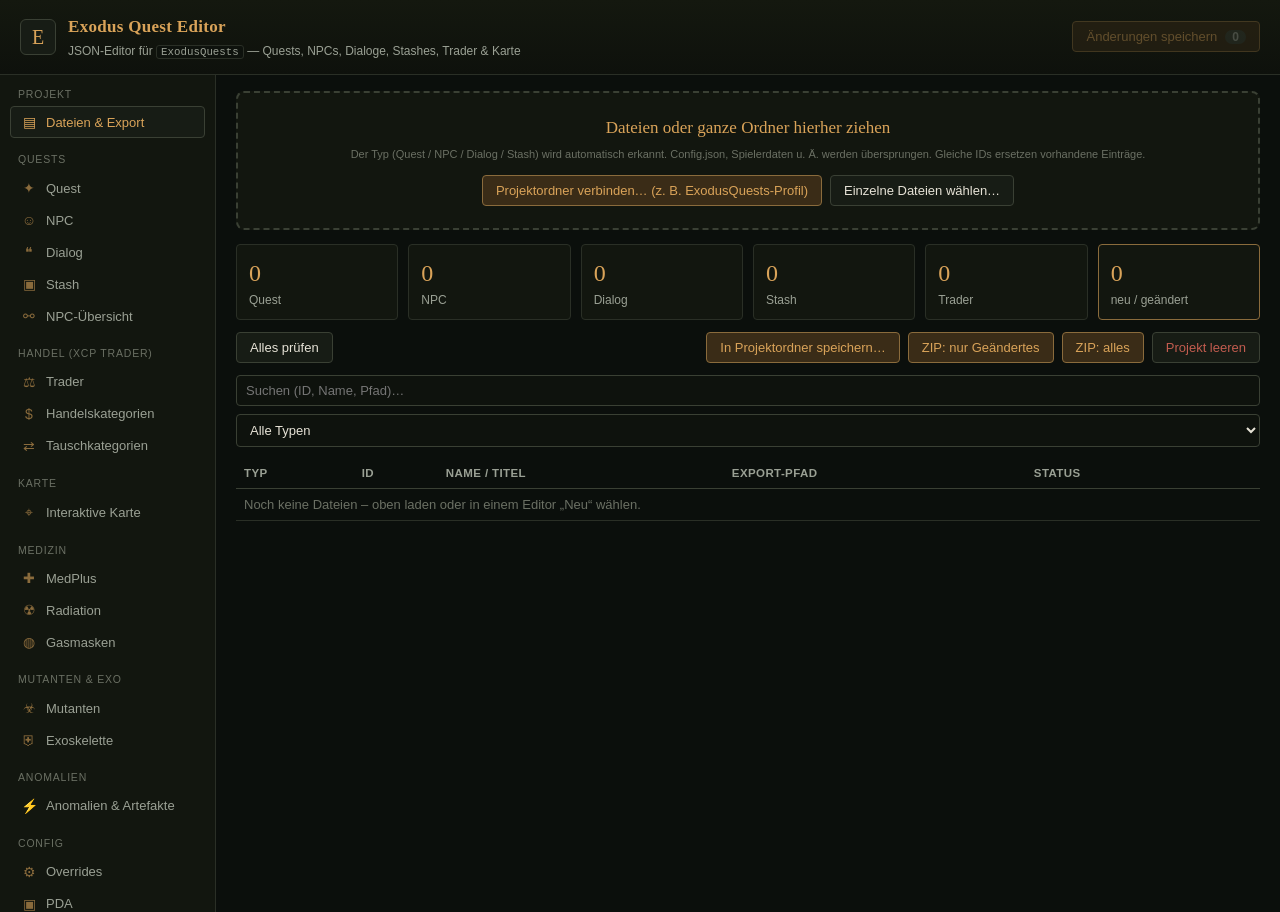
==== index.html @ 77c694d0 "PDA-Tab in die Gruppe Config verschoben Co-Authored-By: Claude Sonnet 5.5 <noreply@anthropic.com>" ====
<!DOCTYPE html>
<html lang="de">
<head>
<meta charset="UTF-8">
<meta name="viewport" content="width=device-width, initial-scale=1">
<title>Exodus Quest Editor</title>
<meta name="description" content="Browser-Tool zum Erstellen von Quest-, NPC-, Dialog- und Stash-JSONs für den DayZ-Mod ExodusQuests.">
<link rel="icon" href="data:image/svg+xml,<svg xmlns=%22http://www.w3.org/2000/svg%22 viewBox=%220 0 32 32%22><rect width=%2232%22 height=%2232%22 rx=%226%22 fill=%22%230b0f0c%22/><text x=%2216%22 y=%2222%22 font-size=%2218%22 text-anchor=%22middle%22 fill=%22%23d9a359%22 font-family=%22Georgia,serif%22>E</text></svg>">
<link rel="stylesheet" href="css/style.css">
</head>
<body>
<header class="topbar">
  <div class="brand">
    <span class="brand-mark">E</span>
    <div>
      <h1>Exodus Quest Editor</h1>
      <p>JSON-Editor für <code>ExodusQuests</code> &mdash; Quests, NPCs, Dialoge, Stashes, Trader &amp; Karte</p>
    </div>
  </div>
  <button class="btn primary dl-changed" id="dl-changed" type="button" title="Alle neuen/geänderten Dateien als ZIP herunterladen">Geänderte Dateien laden <span class="dl-count" id="dl-count">0</span></button>
</header>

<div class="app">
<aside class="sidenav" id="tabs" aria-label="Navigation">
  <button class="nav-toggle" id="nav-toggle" type="button" aria-label="Menü">☰ Menü</button>
  <div class="nav-groups" id="nav-groups">
    <div class="nav-group">
      <div class="nav-title">Projekt</div>
      <button class="tab active" data-tab="project"><span class="ico">▤</span>Dateien &amp; Export</button>
    </div>
    <div class="nav-group">
      <div class="nav-title">Quests</div>
      <button class="tab" data-tab="quest"><span class="ico">✦</span>Quest</button>
      <button class="tab" data-tab="npc"><span class="ico">☺</span>NPC</button>
      <button class="tab" data-tab="dialog"><span class="ico">❝</span>Dialog</button>
      <button class="tab" data-tab="stash"><span class="ico">▣</span>Stash</button>
      <button class="tab" data-tab="overview"><span class="ico">⚯</span>NPC-Übersicht</button>
    </div>
    <div class="nav-group">
      <div class="nav-title">Handel (XCP Trader)</div>
      <button class="tab" data-tab="trader"><span class="ico">⚖</span>Trader</button>
      <button class="tab" data-tab="tcat"><span class="ico">$</span>Handelskategorien</button>
      <button class="tab" data-tab="bcat"><span class="ico">⇄</span>Tauschkategorien</button>
    </div>
    <div class="nav-group">
      <div class="nav-title">Karte</div>
      <button class="tab" data-tab="map"><span class="ico">⌖</span>Interaktive Karte</button>
    </div>
    <div class="nav-group">
      <div class="nav-title">Medizin</div>
      <button class="tab" data-tab="medplus"><span class="ico">✚</span>MedPlus</button>
      <button class="tab" data-tab="radiation"><span class="ico">☢</span>Radiation</button>
      <button class="tab" data-tab="gasmask"><span class="ico">◍</span>Gasmasken</button>
    </div>
    <div class="nav-group">
      <div class="nav-title">Mutanten & Exo</div>
      <button class="tab" data-tab="mutants"><span class="ico">☣</span>Mutanten</button>
      <button class="tab" data-tab="exo"><span class="ico">⛨</span>Exoskelette</button>
    </div>
    <div class="nav-group">
      <div class="nav-title">Anomalien</div>
      <button class="tab" data-tab="anomaly"><span class="ico">⚡</span>Anomalien & Artefakte</button>
    </div>
    <div class="nav-group">
      <div class="nav-title">Config</div>
      <button class="tab" data-tab="overrides"><span class="ico">⚙</span>Overrides</button>
      <button class="tab" data-tab="pda"><span class="ico">▣</span>PDA</button>
    </div>
    <div class="nav-group">
      <div class="nav-title">Mehr</div>
      <button class="tab" data-tab="help"><span class="ico">?</span>Hilfe</button>
    </div>
  </div>
</aside>

<main id="panels">
  <section class="panel active" id="panel-project"></section>
  <section class="panel" id="panel-quest"></section>
  <section class="panel" id="panel-npc"></section>
  <section class="panel" id="panel-dialog"></section>
  <section class="panel" id="panel-stash"></section>
  <section class="panel" id="panel-overview"></section>
  <section class="panel" id="panel-trader"></section>
  <section class="panel" id="panel-tcat"></section>
  <section class="panel" id="panel-bcat"></section>
  <section class="panel" id="panel-map"></section>
  <section class="panel" id="panel-overrides"></section>
  <section class="panel" id="panel-medplus"></section>
  <section class="panel" id="panel-radiation"></section>
  <section class="panel" id="panel-gasmask"></section>
  <section class="panel" id="panel-anomaly"></section>
  <section class="panel" id="panel-mutants"></section>
  <section class="panel" id="panel-exo"></section>
  <section class="panel" id="panel-pda"></section>

  <section class="panel" id="panel-help">
    <div class="help-page">
      <h2>So arbeitest du am besten</h2>
      <ol>
        <li><strong>Projekt laden:</strong> Im Tab <em>Projekt</em> den Ordner deines <code>ExodusQuests</code>-Profils auswählen (oder per Drag&amp;Drop
            Ordner/Dateien hineinziehen). Das Tool erkennt selbst, was Quest, NPC, Dialog und Stash ist.</li>
        <li><strong>Bearbeiten:</strong> In den Editor-Tabs wählst du oben die Datei aus. Alle IDs (NPCs, Quests, Stashes, Dialoge &hellip;) bekommst
            du als Vorschlagsliste &mdash; nichts muss mehr abgetippt werden. Änderungen werden sofort gespeichert (im Browser).</li>
        <li><strong>Zuweisen:</strong> Quests und Dialoge weist du direkt in ihrem Formular dem NPC zu (Abschnitt „Zuweisung an NPCs“). Im Dialog-Tab
            wählst du zuerst den NPC &mdash; „Neu“ legt dann einen Dialog für genau diesen NPC an.</li>
        <li><strong>Prüfen:</strong> „Alles prüfen“ im Projekt-Tab testet jede Datei und alle Verweise untereinander (unbekannte NPCs, Stashes, Dialoge &hellip;).</li>
        <li><strong>Exportieren:</strong> „ZIP: nur Geändertes“ liefert genau die Dateien, die du verändert oder neu angelegt hast, in der
            Ordnerstruktur <code>Quest/ NPC/ Dialog/ Stash/</code> &mdash; einfach ins Server-Profil kopieren.<br>Mit <em>In Projektordner speichern&hellip;</em> (Chrome/Edge) werden Änderungen direkt in deinen Projektordner geschrieben und im Tool gelöschte Dateien dort
            auch gelöscht. Das ZIP enthält dafür <code>_loeschen.bat</code>.</li>
      </ol>
      <h2>Ingame-Vorschau (Dialog)</h2>
      <p>Im Dialog-Tab zeigt „Ingame-Vorschau“ das Gesprächsfenster wie im Spiel. Du kannst den Spieler-Rang bei dem NPC (und bei anderen NPCs), offene
         Rückgaben und den Spielernamen einstellen und das Gespräch durchklicken &mdash; Ruf-Bedingungen, <code>Requires</code>, <code>@quests</code>,
         <code>@trade</code> und die Themenliste verhalten sich wie auf dem Server.</p>
      <h2>Trader (XCP_Trader_V2) &amp; Karte</h2>
      <p>Im Bereich <em>Handel</em> bearbeitest du Trader (Einträge der <code>Traders_list.json</code>), Handelskategorien
         (<code>trader_category_list/*.json</code>) und Tauschkategorien (<code>barter_category_list/*.json</code>). Beim Laden eines
         Projektordners wird die <code>Traders_list.json</code> automatisch in einzelne Trader aufgeteilt und beim Export wieder zusammengefügt.
         Die Kategorie-ID ist der Dateiname &mdash; so tragen die Trader sie ein; beim Umbenennen ziehen die Trader mit. Mit „2 m neben diesen NPC setzen“
         stellst du einen Trader neben den Dialog-NPC (wichtig für <code>@trade</code>: der Trader-Mod erlaubt höchstens 8 m).</p>
      <p>Die <em>Interaktive Karte</em> lädt immer die DayZone-Karte und zeigt NPCs, Trader, Quest-Ziele, Spawn-Gruppen und Stashes deines Projekts als
         Marker (Doppelklick öffnet den Eintrag im Editor). Liegen Zones-, Tiers-, Radiation- oder Anomalies-JSONs im Projektordner, werden sie
         automatisch in der Karte angezeigt.</p>
      <h2>Overrides (config.cpp)</h2>
      <p>Im Bereich <em>Config → Overrides</em> lädst du <code>config.cpp</code>, <code>config.bin</code> oder ganze <code>.pbo</code>-Dateien (aus dem Projektordner oder z.&nbsp;B. <code>DayZServer/addons</code> für die Vanilla-Basisklassen; aus PBOs wird nur die Config gelesen). Das Tool sortiert alle Klassen vor
         (Kleidung nach Slot, Essen &amp; Trinken, Waffen, Magazine, Munition …). Du klickst eine Klasse an und änderst Größe, Cargo, Schutz, Haltbarkeit, Nährwerte u.&nbsp;v.&nbsp;m. &mdash; per Zahlenfeld, Dropdown oder Häkchen.
         Mit den Häkchen in der Liste kannst du mehrere Klassen markieren und Werte für alle auf einmal setzen oder umrechnen (z.&nbsp;B. Schutz ×&nbsp;0,8).</p>
      <p>Gespeichert wird nur, was du geändert hast, in <code>Exodus_Overrides/Exodus_Overrides/config.cpp</code> (mit <code>$PBOPREFIX$.txt</code>) &mdash; der Ordner wird im Projektordner angelegt, falls er fehlt, sonst wird die vorhandene Datei weiterbearbeitet.
         Texturen (paa/rvmat) werden bewusst ignoriert. Danach den Ordner <code>Exodus_Overrides/Exodus_Overrides</code> als PBO packen.</p>
      <h2>MedPlus</h2>
      <p>Im Bereich <em>Medizin &rarr; MedPlus</em> bearbeitest du die JSON-Dateien des Medizin-Mods MedPlus. Lade den MedPlus-Ordner (Knopf oben im Tab). Links wählst du ein Thema (z.&nbsp;B. Gehirnerschütterung, Schusswunden, Betrunkenheit),
         rechts stehen die Werte mit <span class="tip">?</span>-Erklärung und eine <strong>Live-Berechnung</strong>, die sich bei jeder Änderung aktualisiert (etwa: wie schnell man verblutet, wie viel eine Suppe über ihre Dauer heilt).
         Die Tabellen (Zombies, Tiere, Klingen, Munition, Getränke) lassen sich durchsuchen, ergänzen und duplizieren. „Änderungen speichern“ schreibt die Dateien zurück.</p>
      <h2>PDA</h2>
      <p>Der Tab <em>PDA</em> bearbeitet <code>Fraktionsleader.json</code> (Fraktionen mit Leader, Spawn, Mitgliederlimit, Start-Ausrüstung, Avatar-Gruppen) und <code>LonerSpawn.json</code> (Spawn-Position, Standard-Kit und Premium-Kits mit verschachtelter Ausrüstung).
         Mit geladenen Vanilla-/Mod-Configs gibt es Klassennamen-Vorschläge, Slot-Anzeige und Warnungen bei unbekannten Klassen oder doppelten Slots.</p>
      <h2>Mutanten &amp; Exoskelette</h2>
      <p>Lade die <code>XCP_SFP_Addon.pbo</code> (oder den Quellordner). Der Tab <em>Mutanten</em> zeigt je Mutant die drei Stufen T1/T2/T3 mit Lebenspunkten, Treffer-Rechnung, Beute und einem Faktor-Werkzeug (T2/T3 als Vielfaches von T1).
         Der Tab <em>Exoskelette</em> bearbeitet die fünf Basisteile (Gewicht, Größe, Haltbarkeit, Rüstung) und die Sprung-Faktoren aus dem Skript. Gespeichert werden nur geänderte Configs/Skripte als Quellordner (<code>config.cpp</code>) &mdash; die PBO packst du danach selbst. Mit den geladenen SFP-PBOs zeigt der Mutanten-Tab zusätzlich Rüstung je Trefferzone und den Schaden der Angriffe; geänderte Werte landen in der Override-Config (Schaden über eigene Ammo-Klone je Variante und Stufe).</p>
      <h2>Anomalien, Detektoren &amp; Artefakte</h2>
      <p>Der Bereich <em>Anomalien &rarr; Anomalien &amp; Artefakte</em> bearbeitet die Ordner <em>Anomaly &amp; Detectoren</em> und <em>Artefakt EFX</em>: Schaden und Sonder-Effekte jeder Anomalie (Balance), Auslöser-Listen, Spawn-Einstellungen,
         Reichweite und Winkel der Detektoren, Neuladen, Teleport-Ziele sowie die Wirkung jedes Artefakts (Basis + MedPlus) mit dem zentralen Takt. Es gibt „?“-Erklärungen und Live-Rechnungen (Treffer bis zum Tod,
         Erfassungsfläche, Effekt pro Minute, Zeit bis leer). Mangels Doku sind die Erklärungen aus den Wertenamen abgeleitet. „Änderungen speichern“ schreibt die Dateien zurück.</p>
      <h2>Radiation</h2>
      <p>Im Bereich <em>Medizin &rarr; Radiation</em> bearbeitest du die JSON-Dateien des Radiation-Mods: Strahlenkrankheit, Schutz und Heilung, Bombardement (inklusive der drei Panel-Bomben) sowie die Tabellen mit
         Strahlungszonen, Wrack-Zonen, Schutz-Ausrüstung und Filtern. Wie bei MedPlus gibt es „?“-Erklärungen (mit Zitat aus der Mod-Doku) und Live-Berechnungen &mdash; z.&nbsp;B. nach wie vielen Sekunden man in einer Zone Stufe 1 bzw. den kritischen Wert erreicht.
         Die „Zonen-Übersicht“ listet alle Zonen nach Gefahr. „Änderungen speichern“ schreibt die Dateien zurück.</p>
      <h2>Gasmasken (Exodus_GM)</h2>
      <p>Im Bereich <em>Medizin &rarr; Gasmasken</em> lädst du die <code>Exodus_GM.pbo</code> (oder einen Ordner, der sie enthält) und passt Masken und Filter an oder legst neue an. Unter „Slot-Locks“ bestimmst du, welche Slots eine Maske sperrt
         (gegen Clipping/Spielvorteile) und welche Filter-Slots der Radiation-Mod erkennt. Gespeichert wird der Mod-Ordner <code>Exodus_GM</code> mit <code>config.cpp</code> und den Skripten &mdash; den innersten Ordner danach als PBO packen.</p>
      <h2>Hinweise</h2>
      <ul>
        <li>Komma-getrennte Klassenlisten (z.&nbsp;B. <code>TargetClass</code>, <code>ItemClass</code>) zählen laut Mod gemeinsam zur selben Anzahl &mdash;
            das ist <em>keine</em> ODER-Quest, sondern eine Sammelmenge.</li>
        <li><code>TargetValue</code> bedeutet je Objective etwas anderes (Survive = Sekunden, Explore = automatisch). Fahr mit der Maus über das
            <span class="tip">?</span> am Feld.</li>
        <li>Rangnamen: Brother in Arms, Ally, Friend, Associate, Acquaintance, Neutral, Suspicious, Disliked, Enemy, Wanted, Execution Target.
            <code>Min</code>/<code>Max</code> = 0 gelten dem Spiel als „nicht gesetzt“ &mdash; für „bis 0“ bitte <code>MaxRank</code> „Neutral“ nutzen.</li>
        <li>Wird eine ID umbenannt, ziehen Verweise in anderen Dateien automatisch mit (NPC-Listen, PreQuests, Dialog-Sprünge, Ruf-Bereiche &hellip;).</li>
        <li>Nichts wird hochgeladen &mdash; alles läuft lokal im Browser. Der Browser-Speicher ist nur ein Zwischenspeicher: sichere regelmäßig per ZIP.</li>
        <li>Im Zweifel zählen die Schemas <code>docs/schemas/*.json</code> im Mod-Repo.</li>
      </ul>
      <h2>Quelle</h2>
      <p>Repository: <a href="https://github.com/DerCrysT/Exodus-Quest-Editor" target="_blank" rel="noopener">github.com/DerCrysT/Exodus-Quest-Editor</a></p>
    </div>
  </section>
</main>
</div>

<div class="drop-overlay" data-el="drop-overlay" hidden><div>Dateien oder Ordner hier loslassen</div></div>

<div class="modal-backdrop" data-el="modal-backdrop" hidden>
  <div class="modal" data-el="modal">
    <div class="modal-head">
      <span data-el="modal-title"></span>
      <button class="btn icon" data-act="modal-close">✕</button>
    </div>
    <div class="modal-body" data-el="modal-body"></div>
  </div>
</div>

<div class="toast-host" data-el="toast-host"></div>

<script src="js/common.js"></script>
<script src="js/data.js"></script>
<script src="js/cfgparse.js"></script>
<script src="js/cfgbin.js"></script>
<script src="js/project.js"></script>
<script src="js/shell.js"></script>
<script src="js/quest.js"></script>
<script src="js/npc.js"></script>
<script src="js/dialog.js"></script>
<script src="js/stash.js"></script>
<script src="js/trader.js"></script>
<script src="js/maptab.js"></script>
<script src="js/overrides.js"></script>
<script src="js/medplus-data.js"></script>
<script src="js/medplus-doc.js"></script>
<script src="js/medplus-text.js"></script>
<script src="js/medplus.js"></script>
<script src="js/radiation-data.js"></script>
<script src="js/radiation-doc.js"></script>
<script src="js/radiation-text.js"></script>
<script src="js/radiation.js"></script>
<script src="js/anomaly-text.js"></script>
<script src="js/anomaly.js"></script>
<script src="js/cfgedit.js"></script>
<script src="js/mutants.js"></script>
<script src="js/exo.js"></script>
<script src="js/pda.js"></script>
<script src="js/gasmask.js"></script>
<script src="js/overview.js"></script>
<script src="js/main.js"></script>
</body>
</html>
---- css/style.css ----
﻿:root {
  --bg: #0b0f0c;
  --bg-panel: #12160f;
  --bg-card: #171c15;
  --bg-input: #0e120d;
  --border: #2a2f26;
  --border-light: #3a4034;
  --text: #e6e2d6;
  --text-dim: #9aa094;
  --text-faint: #6b7064;
  --accent: #d9a359;
  --accent-dim: #8a6b3c;
  --danger: #c25c4f;
  --danger-bg: #2a1512;
  --warn: #d9b45a;
  --warn-bg: #2a2412;
  --ok: #7aa364;
  --radius: 4px;
  --mono: "Consolas", "SFMono-Regular", Menlo, Monaco, monospace;
  --serif: Georgia, "Times New Roman", serif;
}

* { box-sizing: border-box; }
html, body { height: 100%; }
body {
  margin: 0;
  background: var(--bg);
  color: var(--text);
  font: 14px/1.5 -apple-system, "Segoe UI", Roboto, Helvetica, Arial, sans-serif;
}

a { color: var(--accent); }

code {
  font-family: var(--mono);
  background: var(--bg-input);
  border: 1px solid var(--border);
  border-radius: 3px;
  padding: 0 4px;
  font-size: 0.9em;
}

/* ---------------------------------------------------------------- Topbar */
.topbar {
  display: flex;
  align-items: center;
  justify-content: space-between;
  flex-wrap: wrap;
  gap: 12px;
  padding: 14px 20px;
  background: linear-gradient(180deg, #14180f, #0e110c);
  border-bottom: 1px solid var(--border);
  position: sticky;
  top: 0;
  z-index: 20;
}
.brand { display: flex; align-items: center; gap: 12px; }
.brand-mark {
  width: 36px; height: 36px;
  border-radius: 6px;
  background: var(--bg-card);
  border: 1px solid var(--border-light);
  color: var(--accent);
  font-family: var(--serif);
  font-size: 20px;
  display: flex; align-items: center; justify-content: center;
}
.brand h1 { font-size: 17px; margin: 0; letter-spacing: 0.3px; font-family: var(--serif); color: var(--accent); }
.brand p { margin: 2px 0 0; font-size: 12px; color: var(--text-dim); }

/* ---------------------------------------------------------------- Panels */
main { padding: 16px 20px 60px; min-width: 0; flex: 1; max-width: 1600px; }
.panel { display: none; }
.panel.active { display: block; }

.toolbar {
  display: flex;
  align-items: center;
  gap: 8px;
  margin-bottom: 12px;
  flex-wrap: wrap;
}
.toolbar .spacer { flex: 1; }
.status { font-size: 12px; color: var(--text-faint); }

.btn {
  background: var(--bg-card);
  border: 1px solid var(--border-light);
  color: var(--text);
  padding: 7px 13px;
  border-radius: var(--radius);
  cursor: pointer;
  font-size: 13px;
}
.btn:hover { border-color: var(--accent-dim); color: var(--accent); }
.btn.primary { background: #3a2c17; border-color: var(--accent-dim); color: var(--accent); }
.btn.primary:hover { background: #4a3a20; }
.btn.danger { color: var(--danger); }
.btn.danger:hover { border-color: var(--danger); }
.btn.icon { padding: 4px 9px; }
.btn.small { padding: 3px 8px; font-size: 12px; }
.btn:disabled { opacity: 0.4; cursor: not-allowed; }

.layout { display: grid; grid-template-columns: minmax(0, 1.5fr) minmax(0, 1fr); gap: 16px; align-items: start; }
@media (max-width: 1000px) { .layout { grid-template-columns: 1fr; } }

.col-preview { position: sticky; top: 76px; }
.preview-head {
  display: flex; justify-content: space-between; align-items: center;
  font-size: 12px; color: var(--text-dim); margin-bottom: 6px; text-transform: uppercase; letter-spacing: 0.5px;
}
.preview {
  background: var(--bg-input);
  border: 1px solid var(--border);
  border-radius: var(--radius);
  padding: 12px;
  font-family: var(--mono);
  font-size: 12px;
  line-height: 1.45;
  max-height: 60vh;
  overflow: auto;
  white-space: pre;
  color: #c9d4bc;
}
.preview .k { color: #d9a359; }
.preview .s { color: #9fb98a; }
.preview .n { color: #7fb0c9; }
.preview .b { color: #c98a9f; }

.issues { margin-top: 10px; display: flex; flex-direction: column; gap: 6px; }
.issue { padding: 8px 10px; border-radius: var(--radius); font-size: 12.5px; border: 1px solid; }
.issue.error { background: var(--danger-bg); border-color: #52241f; color: #e59489; }
.issue.warn { background: var(--warn-bg); border-color: #52461f; color: #e3c878; }
.issue.ok { background: #16261a; border-color: #2c4a30; color: var(--ok); }

/* ---------------------------------------------------------------- Form */
.section {
  background: var(--bg-panel);
  border: 1px solid var(--border);
  border-radius: var(--radius);
  margin-bottom: 14px;
  overflow: hidden;
}
.section-head {
  display: flex; align-items: center; justify-content: space-between;
  padding: 10px 14px;
  background: var(--bg-card);
  border-bottom: 1px solid var(--border);
  cursor: pointer;
  user-select: none;
}
.section-head h3 { margin: 0; font-size: 13px; color: var(--accent); font-weight: 600; letter-spacing: 0.3px; }
.section-head .hint { font-size: 11.5px; color: var(--text-faint); margin-top: 2px; }
.section-body { padding: 14px; display: grid; gap: 12px; }
.section.collapsed .section-body { display: none; }
.section-toggle { color: var(--text-faint); font-size: 12px; transition: transform 0.15s; }
.section.collapsed .section-toggle { transform: rotate(-90deg); }

.grid2 { display: grid; grid-template-columns: 1fr 1fr; gap: 10px 14px; }
.grid3 { display: grid; grid-template-columns: 1fr 1fr 1fr; gap: 10px 14px; }
.grid4 { display: grid; grid-template-columns: repeat(4, 1fr); gap: 10px 14px; }
@media (max-width: 700px) { .grid2, .grid3, .grid4 { grid-template-columns: 1fr; } }

.field { display: flex; flex-direction: column; gap: 4px; min-width: 0; }
.field.span2 { grid-column: span 2; }
.field.span3 { grid-column: span 3; }
.field.span4 { grid-column: span 4; }
@media (max-width: 700px) { .field.span2, .field.span3, .field.span4 { grid-column: span 1; } }

.field label { font-size: 12px; color: var(--text-dim); display: flex; align-items: center; gap: 5px; }
.field label .req { color: var(--danger); margin-left: 3px; }
.field .help { font-size: 11px; color: var(--text-faint); margin-top: -2px; }

input[type=text], input[type=number], textarea, select {
  background: var(--bg-input);
  border: 1px solid var(--border-light);
  color: var(--text);
  border-radius: var(--radius);
  padding: 7px 9px;
  font-size: 13px;
  font-family: inherit;
  width: 100%;
}
textarea { resize: vertical; min-height: 56px; font-family: var(--mono); }
input:focus, textarea:focus, select:focus { outline: none; border-color: var(--accent-dim); }
input.invalid, select.invalid { border-color: var(--danger); }

.checkrow { display: flex; align-items: center; gap: 8px; font-size: 13px; color: var(--text); }
.checkrow input { width: 16px; height: 16px; accent-color: var(--accent-dim); }

/* ---------------------------------------------------------------- Lists (objectives, rewards, nodes, â€¦) */
.list { display: flex; flex-direction: column; gap: 10px; }
.list-empty { font-size: 12.5px; color: var(--text-faint); padding: 10px; border: 1px dashed var(--border-light); border-radius: var(--radius); text-align: center; }
.card {
  background: var(--bg-card);
  border: 1px solid var(--border-light);
  border-radius: var(--radius);
  overflow: hidden;
}
.card-head {
  display: flex; align-items: center; gap: 8px;
  padding: 8px 10px;
  background: #1b2017;
  border-bottom: 1px solid var(--border);
}
.card-head .title { flex: 1; font-size: 12.5px; color: var(--text); font-family: var(--mono); overflow: hidden; text-overflow: ellipsis; white-space: nowrap; }
.card-head .badge { font-size: 10.5px; padding: 2px 6px; border-radius: 10px; background: #2a2f26; color: var(--text-dim); border: 1px solid var(--border-light); }
.card-body { padding: 12px; display: grid; gap: 10px; }
.card-actions { display: flex; gap: 4px; }

.strlist { display: flex; flex-wrap: wrap; gap: 6px; }
.chip {
  display: inline-flex; align-items: center; gap: 6px;
  background: var(--bg-input); border: 1px solid var(--border-light);
  border-radius: 12px; padding: 3px 6px 3px 10px; font-size: 12px; font-family: var(--mono);
}
.chip button { background: none; border: none; color: var(--text-faint); cursor: pointer; font-size: 13px; padding: 0 2px; }
.chip button:hover { color: var(--danger); }
.chip-add { display: flex; gap: 6px; }
.chip-add input { flex: 1; }

/* condition tree */
.cond-node { border: 1px solid var(--border-light); border-radius: var(--radius); padding: 10px; background: var(--bg-input); }
.cond-node + .cond-node { margin-top: 8px; }
.cond-children { margin-left: 18px; margin-top: 8px; padding-left: 12px; border-left: 2px solid var(--border-light); display: flex; flex-direction: column; gap: 8px; }
.cond-row { display: flex; align-items: center; gap: 8px; flex-wrap: wrap; }
.cond-objs { display: flex; flex-wrap: wrap; gap: 6px; margin-top: 6px; }
.cond-obj-pill { display: flex; align-items: center; gap: 5px; font-size: 12px; background: var(--bg-card); border: 1px solid var(--border-light); border-radius: 10px; padding: 3px 8px; }
.cond-obj-pill input { width: 13px; height: 13px; }

/* help panel */
.help-page { max-width: 820px; }
.help-page h2 { color: var(--accent); font-size: 16px; margin-top: 26px; }
.help-page h2:first-child { margin-top: 0; }
.help-page li { margin-bottom: 6px; }

/* modal */
.modal-backdrop {
  position: fixed; inset: 0; background: rgba(0,0,0,0.6);
  display: flex; align-items: center; justify-content: center; z-index: 100; padding: 20px;
}
.modal-backdrop[hidden] { display: none; }
.modal { background: var(--bg-panel); border: 1px solid var(--border-light); border-radius: var(--radius); width: min(640px, 100%); max-height: 85vh; display: flex; flex-direction: column; }
.modal-head { display: flex; justify-content: space-between; align-items: center; padding: 10px 14px; border-bottom: 1px solid var(--border); font-size: 13px; color: var(--accent); }
.modal-body { padding: 14px; overflow: auto; }
.modal-body textarea { width: 100%; min-height: 260px; }

/* toasts */
.toast-host { position: fixed; bottom: 16px; right: 16px; display: flex; flex-direction: column; gap: 8px; z-index: 200; }
.toast { background: var(--bg-card); border: 1px solid var(--border-light); border-radius: var(--radius); padding: 10px 14px; font-size: 13px; box-shadow: 0 4px 14px rgba(0,0,0,0.4); animation: toastIn 0.15s ease-out; }
.toast.error { border-color: #52241f; color: #e59489; }
@keyframes toastIn { from { opacity: 0; transform: translateY(6px); } to { opacity: 1; transform: none; } }

/* ---------------------------------------------------------------- Tooltips ("?") */
.tip {
  display: inline-flex; align-items: center; justify-content: center;
  width: 15px; height: 15px; margin-left: 6px; border-radius: 50%;
  background: var(--bg-input); border: 1px solid var(--border-light); color: var(--accent);
  font-size: 10px; cursor: help; position: relative; flex: 0 0 auto;
}
.tip:hover, .tip:focus { border-color: var(--accent-dim); outline: none; }
.tip::after {
  content: attr(data-tip); position: absolute; left: 50%; top: 125%; transform: translateX(-30%);
  width: 260px; padding: 8px 10px; background: #0b0f0c; color: var(--text); border: 1px solid var(--accent-dim);
  border-radius: var(--radius); font-size: 12px; line-height: 1.45; font-weight: normal; text-align: left;
  white-space: normal; z-index: 60; opacity: 0; pointer-events: none; transition: opacity 0.12s;
  box-shadow: 0 6px 18px rgba(0,0,0,0.5);
}
.tip:hover::after, .tip:focus::after { opacity: 1; }

/* ---------------------------------------------------------------- Editor-Leiste */
.bar-label { color: var(--text-dim); font-size: 12px; text-transform: uppercase; letter-spacing: 0.5px; }
.item-select { width: auto; min-width: 240px; max-width: 420px; }
.npc-bar { background: var(--bg-panel); border: 1px solid var(--border); border-radius: var(--radius); padding: 8px 10px; }
.npc-info { color: var(--accent); }
.empty-state { text-align: center; padding: 50px 20px; color: var(--text-dim); border: 1px dashed var(--border-light); border-radius: var(--radius); }
.empty-state[hidden], .layout[hidden] { display: none; }
.view-tabs { display: flex; gap: 4px; }
.view-tabs .btn.active { background: #3a2c17; border-color: var(--accent-dim); color: var(--accent); }
.assign-add { display: flex; gap: 6px; margin-top: 6px; }
.assign-add select { flex: 1; }
.chip a { color: var(--accent); text-decoration: none; }
.chip a:hover { text-decoration: underline; }
.preview[hidden], .ingame[hidden] { display: none; }

/* ---------------------------------------------------------------- Projekt-Tab */
.dropzone { border: 2px dashed var(--border-light); border-radius: 8px; padding: 22px; text-align: center; background: var(--bg-panel); margin-bottom: 14px; }
.drop-title { font-family: var(--serif); font-size: 17px; color: var(--accent); margin-bottom: 6px; }
.help { font-size: 11px; color: var(--text-faint); }
.drop-buttons { margin-top: 12px; display: flex; gap: 8px; justify-content: center; flex-wrap: wrap; }
.stat-row { display: grid; grid-template-columns: repeat(5, 1fr); gap: 10px; margin-bottom: 12px; }
@media (max-width: 700px) { .stat-row { grid-template-columns: repeat(2, 1fr); } }
.stat { background: var(--bg-panel); border: 1px solid var(--border); border-radius: var(--radius); padding: 10px 12px; }
.stat.changed { border-color: var(--accent-dim); }
.stat-num { font-size: 24px; color: var(--accent); font-family: var(--serif); }
.stat-label { font-size: 12px; color: var(--text-dim); }
.ptable { width: 100%; border-collapse: collapse; font-size: 13px; }
.ptable th { text-align: left; font-size: 11.5px; text-transform: uppercase; letter-spacing: 0.4px; color: var(--text-dim); padding: 6px 8px; border-bottom: 1px solid var(--border-light); }
.ptable td { padding: 6px 8px; border-bottom: 1px solid var(--border); vertical-align: middle; }
.ptable tr:hover td { background: #151a12; }
.ptable .actions { white-space: nowrap; text-align: right; }
.mono { font-family: var(--mono); font-size: 12px; }
.muted { color: var(--text-faint); }
.small { font-size: 12px; }
.kind { display: inline-block; font-size: 11px; padding: 2px 8px; border-radius: 10px; border: 1px solid var(--border-light); }
.kind-quest { color: #d9a359; } .kind-npc { color: #7fb0c9; } .kind-dialog { color: #9fb98a; } .kind-stash { color: #c98a9f; }
.pill { display: inline-block; font-size: 11px; padding: 1px 7px; border-radius: 10px; margin-right: 4px; background: #2a2f26; border: 1px solid var(--border-light); color: var(--text-dim); }
.pill.err { color: #e59489; border-color: #52241f; background: var(--danger-bg); }
.pill.warn { color: #e3c878; border-color: #52461f; background: var(--warn-bg); }
.check-box { border: 1px solid var(--border-light); border-radius: var(--radius); padding: 10px; margin: 12px 0; display: flex; flex-direction: column; gap: 6px; max-height: 360px; overflow: auto; }
.check-head { color: var(--accent); font-size: 13px; margin-bottom: 2px; }
.check-box a { color: var(--accent); }
.drop-overlay { position: fixed; inset: 0; z-index: 150; background: rgba(11,15,12,0.88); display: flex; align-items: center; justify-content: center; border: 3px dashed var(--accent); }
.drop-overlay[hidden] { display: none; }
.drop-overlay div { font-family: var(--serif); font-size: 24px; color: var(--accent); }

/* ---------------------------------------------------------------- NPC-Ãœbersicht */
.ov-title { color: var(--accent); font-family: var(--serif); font-size: 16px; margin: 18px 0 10px; }
.ov-grid { display: grid; grid-template-columns: repeat(auto-fill, minmax(380px, 1fr)); gap: 12px; }
.ov-card { background: var(--bg-panel); border: 1px solid var(--border); border-radius: var(--radius); padding: 12px; display: flex; flex-direction: column; gap: 8px; }
.ov-head { display: flex; justify-content: space-between; align-items: flex-start; gap: 8px; }
.ov-name { font-family: var(--serif); font-size: 17px; color: var(--accent); }
.ov-actions { display: flex; gap: 6px; align-items: center; }
.ov-row { display: grid; grid-template-columns: 150px 1fr; gap: 8px; align-items: start; }
.ov-label { font-size: 11.5px; color: var(--text-dim); text-transform: uppercase; letter-spacing: 0.3px; padding-top: 4px; }
.ov-card .chip { cursor: pointer; font-family: inherit; }
.chip.good { border-color: #2c4a30; color: #9fc98a; }
.chip.bad2 { border-color: #52241f; color: #e59489; }
.chip.bad { border-color: #8a3a30; color: #e59489; background: var(--danger-bg); }
.graph-wrap { background: var(--bg-panel); border: 1px solid var(--border); border-radius: var(--radius); padding: 10px; }
.legend { font-size: 12px; color: var(--text-dim); margin-bottom: 6px; }
.dot { display: inline-block; width: 10px; height: 10px; border-radius: 50%; margin: 0 4px 0 10px; }
.dot.good { background: #7aa364; } .dot.bad { background: #c25c4f; }
.ov-graph { width: 100%; max-height: 520px; }
.ov-node rect { fill: #1b2017; stroke: var(--accent-dim); cursor: pointer; }
.ov-node text { fill: var(--text); font-size: 12px; cursor: pointer; pointer-events: none; }
.ov-node:hover rect { fill: #2a2f26; }
.ov-edge-label { fill: var(--text-dim); font-size: 10px; text-anchor: middle; }

/* ---------------------------------------------------------------- Ingame-Vorschau (Dialog) */
.ingame { display: flex; flex-direction: column; gap: 10px; }
.sim-controls { display: grid; grid-template-columns: 1fr 1fr; gap: 8px 10px; background: var(--bg-panel); border: 1px solid var(--border); border-radius: var(--radius); padding: 10px; }
.sim-ctl { display: flex; flex-direction: column; gap: 3px; font-size: 11.5px; color: var(--text-dim); min-width: 0; }
.sim-ctl.check { flex-direction: row; align-items: center; gap: 6px; grid-column: span 2; }
.sim-ctl.check input { width: 15px; height: 15px; }
.sim-ctl select, .sim-ctl input[type=text] { padding: 4px 6px; font-size: 12px; }
.sim-buttons { grid-column: span 2; display: flex; gap: 6px; flex-wrap: wrap; }
.game { background: radial-gradient(ellipse at top, #15150f 0%, #0a0a08 100%); border: 2px solid #3b3326; border-radius: 4px; box-shadow: inset 0 0 40px rgba(0,0,0,0.7); display: flex; flex-direction: column; min-height: 480px; }
.game-head { display: flex; justify-content: space-between; align-items: center; padding: 10px 14px 6px; border-bottom: 1px solid rgba(217,163,89,0.45); }
.game-title { font-family: var(--serif); font-size: 24px; color: #d9a359; }
.game-x { width: 24px; height: 24px; background: #1a1a16; border: 1px solid #4a4435; text-align: center; line-height: 22px; color: #8a8575; font-size: 13px; }
.game-log { flex: 1; min-height: 230px; max-height: 340px; overflow-y: auto; padding: 10px 14px; display: flex; flex-direction: column; gap: 10px; }
.game-name { font-family: var(--serif); font-weight: bold; color: #d9a359; font-size: 14px; }
.game-name.player { color: #8cbe73; }
.game-text { font-family: var(--serif); color: #ece8dc; font-size: 15px; line-height: 1.4; padding-left: 14px; white-space: pre-wrap; }
.game-text.key { color: #8a8575; font-style: italic; }
.game-sys { font-size: 12px; color: #8a8575; font-style: italic; border-left: 2px solid #4a4435; padding-left: 8px; }
.game-banner { text-align: center; color: #d9a359; font-family: var(--serif); border: 1px dashed rgba(217,163,89,0.5); padding: 8px; margin-top: 4px; }
.game-divider { height: 1px; background: rgba(217,163,89,0.45); margin: 0 14px; }
.game-opts { padding: 10px 14px 14px; display: flex; flex-direction: column; gap: 5px; }
.game-opt { text-align: left; background: linear-gradient(180deg, #1c1b16, #14130f); border: 1px solid #3b3326; color: #ece8dc; font-family: var(--serif); font-size: 15px; padding: 8px 12px; cursor: pointer; border-radius: 2px; }
.game-opt:hover { border-color: #d9a359; color: #fff; background: #25231a; }

.dl-changed { display: inline-flex; align-items: center; gap: 8px; }
.dl-count { background: var(--accent); color: #1a1408; border-radius: 10px; padding: 0 7px; font-size: 12px; font-weight: bold; }
.dl-changed:disabled .dl-count { background: var(--border-light); color: var(--text-dim); }

/* ---------------------------------------------------------------- Seitenleiste (Navigation) */
.app { display: flex; align-items: flex-start; }
.sidenav { width: 216px; flex: 0 0 216px; position: sticky; top: 63px; align-self: flex-start; height: calc(100vh - 63px); overflow-y: auto; background: var(--bg-panel); border-right: 1px solid var(--border); padding: 12px 10px 24px; }
.nav-toggle { display: none; width: 100%; margin-bottom: 8px; background: var(--bg-card); border: 1px solid var(--border-light); color: var(--accent); padding: 8px; border-radius: var(--radius); cursor: pointer; }
.nav-group { margin-bottom: 14px; }
.nav-title { font-size: 10.5px; text-transform: uppercase; letter-spacing: 0.8px; color: var(--text-faint); padding: 0 8px 4px; }
.sidenav .tab { display: flex; align-items: center; gap: 9px; width: 100%; text-align: left; background: transparent; border: 1px solid transparent; color: var(--text-dim); padding: 7px 10px; border-radius: var(--radius); cursor: pointer; font-size: 13px; }
.sidenav .tab .ico { width: 16px; text-align: center; color: var(--accent-dim); font-size: 14px; }
.sidenav .tab:hover { color: var(--text); border-color: var(--border-light); }
.sidenav .tab.active { background: var(--bg-card); color: var(--accent); border-color: var(--border-light); }
.sidenav .tab.active .ico { color: var(--accent); }
@media (max-width: 860px) {
  .app { flex-direction: column; }
  .sidenav { position: static; width: 100%; flex: none; height: auto; border-right: none; border-bottom: 1px solid var(--border); }
  .nav-toggle { display: block; }
  .nav-groups { display: none; }
  .sidenav.open .nav-groups { display: block; }
}
.stat-row { grid-template-columns: repeat(auto-fit, minmax(110px, 1fr)) !important; }
.topbar .dl-changed { margin-left: auto; }

/* ---------------------------------------------------------------- Karte & Produkt-Tabelle */
.map-host { display: flex; flex-direction: column; gap: 8px; }
.map-frame { width: 100%; height: calc(100vh - 150px); min-height: 560px; border: 1px solid var(--border-light); border-radius: var(--radius); background: #0b0f0c; }
.map-hint { padding: 0 2px; }
.table-scroll { max-height: 520px; overflow: auto; border: 1px solid var(--border); border-radius: var(--radius); }
.prod-table th { position: sticky; top: 0; background: var(--bg-card); z-index: 2; white-space: nowrap; }
.prod-table td { padding: 3px 4px; }
.prod-table input[type=text], .prod-table input[type=number] { padding: 4px 6px; font-size: 12px; }
.prod-table input[type=checkbox] { width: 16px; height: 16px; accent-color: var(--accent-dim); }
.prod-editor .toolbar input[type=text] { max-width: 260px; }

/* ---------------------------------------------------------------- Override-Tool */
.ov2 { display: grid; grid-template-columns: minmax(300px, 380px) minmax(0, 1fr); gap: 14px; align-items: start; }
@media (max-width: 1000px) { .ov2 { grid-template-columns: 1fr; } }
.ov2-left { display: flex; flex-direction: column; gap: 10px; min-width: 0; }
.ov2-filters { gap: 8px; }
.ov2-listhead { display: flex; align-items: center; gap: 8px; padding: 2px 4px; }
.ov2-list { display: flex; flex-direction: column; gap: 2px; max-height: calc(100vh - 360px); min-height: 260px; overflow: auto; border: 1px solid var(--border); border-radius: var(--radius); background: var(--bg-panel); padding: 4px; }
.ov2-row { display: flex; align-items: center; gap: 8px; padding: 4px 6px; border-radius: 3px; border: 1px solid transparent; }
.ov2-row:hover { background: #151a12; }
.ov2-row.current { background: var(--bg-card); border-color: var(--accent-dim); }
.ov2-row.edited .mono { color: var(--accent); }
.ov2-row input[type=checkbox] { width: 15px; height: 15px; accent-color: var(--accent-dim); flex: 0 0 auto; }
.ov2-name { flex: 1; min-width: 0; cursor: pointer; overflow: hidden; }
.ov2-name .mono { white-space: nowrap; overflow: hidden; text-overflow: ellipsis; }
.ov2-badge { font-size: 11px; color: var(--accent); white-space: nowrap; }
.ov2-title { display: flex; align-items: center; gap: 10px; flex-wrap: wrap; font-size: 16px; color: var(--accent); }
.ov2-right { min-width: 0; }
.ov2-changed input, .ov2-changed select, .ov2-changed textarea, input.ov2-changed-input { border-color: var(--accent); box-shadow: 0 0 0 1px rgba(217,163,89,0.35); }
.ov2-reset { margin-left: auto; color: var(--accent); }
.ov2-reset[hidden] { display: none; }
.ov2-summary { display: flex; flex-direction: column; gap: 14px; }
.ov2-summary .preview { max-height: 70vh; }
.ov2-bulk .section { margin-bottom: 0; border-color: var(--accent-dim); }

/* ---------------------------------------------------------------- MedPlus-Editor */
.mp { grid-template-columns: minmax(200px, 250px) minmax(0, 1fr); }
.mp-nav { display: flex; flex-direction: column; gap: 2px; background: var(--bg-panel); border: 1px solid var(--border); border-radius: var(--radius); padding: 8px; max-height: calc(100vh - 150px); overflow: auto; position: sticky; top: 76px; }
.mp-nav .nav-title { margin-top: 8px; }
.mp-navbtn { text-align: left; background: transparent; border: 1px solid transparent; color: var(--text-dim); padding: 5px 9px; border-radius: 3px; cursor: pointer; font-size: 13px; }
.mp-navbtn:hover { color: var(--text); border-color: var(--border-light); }
.mp-navbtn.active { background: var(--bg-card); color: var(--accent); border-color: var(--border-light); }
.mp-content { min-width: 0; display: flex; flex-direction: column; gap: 12px; }
.mp-sec-head h2 { margin: 0 0 4px; color: var(--accent); font-family: var(--serif); font-size: 20px; }
.mp-note { font-size: 12px; }
.mp-key { margin-left: auto; }
.mp-calc { background: var(--bg-input); border: 1px solid var(--accent-dim); border-radius: var(--radius); padding: 10px 12px; display: flex; flex-direction: column; gap: 4px; }
.mp-calc-head { margin-top: 6px; font-size: 11.5px; text-transform: uppercase; letter-spacing: 0.4px; color: var(--text-dim); border-bottom: 1px solid var(--border); padding-bottom: 2px; }
.mp-calc-row { display: grid; grid-template-columns: minmax(150px, 1.1fr) minmax(90px, 0.8fr) 1.6fr; gap: 10px; align-items: baseline; font-size: 13px; }
.mp-calc-l { color: var(--text-dim); }
.mp-calc-v { color: var(--accent); font-family: var(--mono); }
@media (max-width: 700px) { .mp-calc-row { grid-template-columns: 1fr; } }
.mp-cell { white-space: nowrap; }
.mp-cell input[type=checkbox] { margin-right: 4px; vertical-align: middle; }
.mp-cell input[type=number] { width: 82px; display: inline-block; }
.mp-bad { color: var(--danger); font-size: 12px; white-space: nowrap; }
.prod-table th .tip { margin-left: 4px; }
@media (max-width: 1000px) { .mp-nav { position: static; max-height: none; } }
.mp-split { display: grid; grid-template-columns: 210px minmax(0, 1fr); gap: 12px; align-items: start; }
.mp-list, .mp-listcol { display: flex; flex-direction: column; gap: 2px; background: var(--bg-panel); border: 1px solid var(--border); border-radius: var(--radius); padding: 6px; max-height: calc(100vh - 220px); overflow: auto; }
.mp-listcol { max-height: none; overflow: visible; }
.mp-listcol .mp-list { border: 0; padding: 0; max-height: calc(100vh - 330px); }
.mp-detail { min-width: 0; display: flex; flex-direction: column; gap: 12px; }
.linklike { background: none; border: 0; color: var(--accent); cursor: pointer; padding: 0; font: inherit; text-decoration: underline; }
@media (max-width: 1250px) { .mp-split { grid-template-columns: 1fr; } .mp-list { max-height: 190px; } }

/* ---------------------------------------------------------------- Tooltip-Fenster (frei schwebend) */
.tip::after { display: none !important; }
.eqe-tooltip { position: fixed; z-index: 400; max-width: min(420px, calc(100vw - 16px)); padding: 10px 12px; background: #0b0f0c; color: var(--text); border: 1px solid var(--accent-dim); border-radius: var(--radius); font-size: 12.5px; line-height: 1.5; white-space: pre-line; pointer-events: none; box-shadow: 0 8px 24px rgba(0,0,0,0.6); }
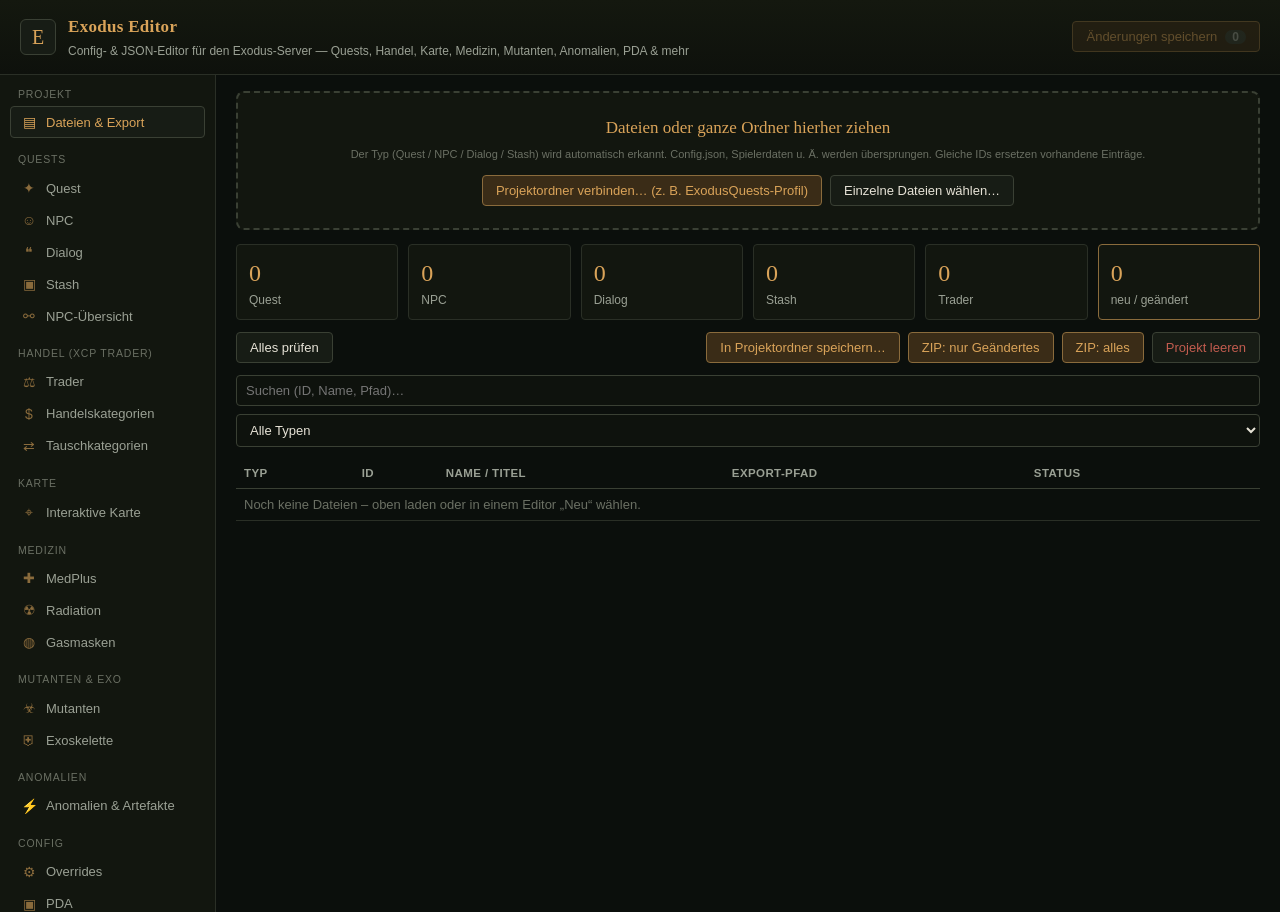
==== commit 3b41e965: "Umbenennung in Exodus Editor, Hilfe neu strukturiert, Start immer im Tab Dateien & Export Co-Authore" ====
--- a/index.html
+++ b/index.html
@@ -3,8 +3,8 @@
 <head>
 <meta charset="UTF-8">
 <meta name="viewport" content="width=device-width, initial-scale=1">
-<title>Exodus Quest Editor</title>
-<meta name="description" content="Browser-Tool zum Erstellen von Quest-, NPC-, Dialog- und Stash-JSONs für den DayZ-Mod ExodusQuests.">
+<title>Exodus Editor</title>
+<meta name="description" content="Browser-Editor für den Exodus-DayZ-Server: Quests, NPCs, Dialoge, Trader, Medizin, Radiation, Mutanten, Anomalien, PDA und Overrides.">
 <link rel="icon" href="data:image/svg+xml,<svg xmlns=%22http://www.w3.org/2000/svg%22 viewBox=%220 0 32 32%22><rect width=%2232%22 height=%2232%22 rx=%226%22 fill=%22%230b0f0c%22/><text x=%2216%22 y=%2222%22 font-size=%2218%22 text-anchor=%22middle%22 fill=%22%23d9a359%22 font-family=%22Georgia,serif%22>E</text></svg>">
 <link rel="stylesheet" href="css/style.css">
 </head>
@@ -13,8 +13,8 @@
   <div class="brand">
     <span class="brand-mark">E</span>
     <div>
-      <h1>Exodus Quest Editor</h1>
-      <p>JSON-Editor für <code>ExodusQuests</code> &mdash; Quests, NPCs, Dialoge, Stashes, Trader &amp; Karte</p>
+      <h1>Exodus Editor</h1>
+      <p>Config- &amp; JSON-Editor für den Exodus-Server &mdash; Quests, Handel, Karte, Medizin, Mutanten, Anomalien, PDA &amp; mehr</p>
     </div>
   </div>
   <button class="btn primary dl-changed" id="dl-changed" type="button" title="Alle neuen/geänderten Dateien als ZIP herunterladen">Geänderte Dateien laden <span class="dl-count" id="dl-count">0</span></button>
@@ -95,71 +95,60 @@
 
   <section class="panel" id="panel-help">
     <div class="help-page">
-      <h2>So arbeitest du am besten</h2>
+      <h2>Erste Schritte</h2>
       <ol>
-        <li><strong>Projekt laden:</strong> Im Tab <em>Projekt</em> den Ordner deines <code>ExodusQuests</code>-Profils auswählen (oder per Drag&amp;Drop
-            Ordner/Dateien hineinziehen). Das Tool erkennt selbst, was Quest, NPC, Dialog und Stash ist.</li>
-        <li><strong>Bearbeiten:</strong> In den Editor-Tabs wählst du oben die Datei aus. Alle IDs (NPCs, Quests, Stashes, Dialoge &hellip;) bekommst
-            du als Vorschlagsliste &mdash; nichts muss mehr abgetippt werden. Änderungen werden sofort gespeichert (im Browser).</li>
-        <li><strong>Zuweisen:</strong> Quests und Dialoge weist du direkt in ihrem Formular dem NPC zu (Abschnitt „Zuweisung an NPCs“). Im Dialog-Tab
-            wählst du zuerst den NPC &mdash; „Neu“ legt dann einen Dialog für genau diesen NPC an.</li>
-        <li><strong>Prüfen:</strong> „Alles prüfen“ im Projekt-Tab testet jede Datei und alle Verweise untereinander (unbekannte NPCs, Stashes, Dialoge &hellip;).</li>
-        <li><strong>Exportieren:</strong> „ZIP: nur Geändertes“ liefert genau die Dateien, die du verändert oder neu angelegt hast, in der
-            Ordnerstruktur <code>Quest/ NPC/ Dialog/ Stash/</code> &mdash; einfach ins Server-Profil kopieren.<br>Mit <em>In Projektordner speichern&hellip;</em> (Chrome/Edge) werden Änderungen direkt in deinen Projektordner geschrieben und im Tool gelöschte Dateien dort
-            auch gelöscht. Das ZIP enthält dafür <code>_loeschen.bat</code>.</li>
+        <li><strong>Laden:</strong> Beim Start bist du im Tab <em>Dateien &amp; Export</em>. Wähle dort deinen Projektordner (oder ziehe Ordner/Dateien per Drag&amp;Drop hinein). Das Tool erkennt selbst, was Quest, NPC, Dialog, Trader, MedPlus, Radiation, Anomalie, PDA &hellip; ist. Auch <code>config.cpp</code>, <code>config.bin</code> und <code>.pbo</code>-Dateien werden gelesen.</li>
+        <li><strong>Bearbeiten:</strong> Links in der Navigation den passenden Bereich wählen. Überall gibt es Vorschlagslisten, <span class="tip">?</span>-Erklärungen und &mdash; wo es Sinn macht &mdash; Live-Berechnungen. Änderungen werden sofort im Browser zwischengespeichert.</li>
+        <li><strong>Prüfen:</strong> „Alles prüfen“ im Tab <em>Dateien &amp; Export</em> testet jede Datei und alle Verweise untereinander.</li>
+        <li><strong>Speichern:</strong> Oben rechts „Änderungen speichern“ (Chrome/Edge) schreibt direkt in deinen Projektordner, sonst gibt es ein ZIP mit nur dem Geänderten.</li>
       </ol>
-      <h2>Ingame-Vorschau (Dialog)</h2>
-      <p>Im Dialog-Tab zeigt „Ingame-Vorschau“ das Gesprächsfenster wie im Spiel. Du kannst den Spieler-Rang bei dem NPC (und bei anderen NPCs), offene
-         Rückgaben und den Spielernamen einstellen und das Gespräch durchklicken &mdash; Ruf-Bedingungen, <code>Requires</code>, <code>@quests</code>,
-         <code>@trade</code> und die Themenliste verhalten sich wie auf dem Server.</p>
-      <h2>Trader (XCP_Trader_V2) &amp; Karte</h2>
-      <p>Im Bereich <em>Handel</em> bearbeitest du Trader (Einträge der <code>Traders_list.json</code>), Handelskategorien
-         (<code>trader_category_list/*.json</code>) und Tauschkategorien (<code>barter_category_list/*.json</code>). Beim Laden eines
-         Projektordners wird die <code>Traders_list.json</code> automatisch in einzelne Trader aufgeteilt und beim Export wieder zusammengefügt.
-         Die Kategorie-ID ist der Dateiname &mdash; so tragen die Trader sie ein; beim Umbenennen ziehen die Trader mit. Mit „2 m neben diesen NPC setzen“
-         stellst du einen Trader neben den Dialog-NPC (wichtig für <code>@trade</code>: der Trader-Mod erlaubt höchstens 8 m).</p>
-      <p>Die <em>Interaktive Karte</em> lädt immer die DayZone-Karte und zeigt NPCs, Trader, Quest-Ziele, Spawn-Gruppen und Stashes deines Projekts als
-         Marker (Doppelklick öffnet den Eintrag im Editor). Liegen Zones-, Tiers-, Radiation- oder Anomalies-JSONs im Projektordner, werden sie
-         automatisch in der Karte angezeigt.</p>
-      <h2>Overrides (config.cpp)</h2>
-      <p>Im Bereich <em>Config → Overrides</em> lädst du <code>config.cpp</code>, <code>config.bin</code> oder ganze <code>.pbo</code>-Dateien (aus dem Projektordner oder z.&nbsp;B. <code>DayZServer/addons</code> für die Vanilla-Basisklassen; aus PBOs wird nur die Config gelesen). Das Tool sortiert alle Klassen vor
-         (Kleidung nach Slot, Essen &amp; Trinken, Waffen, Magazine, Munition …). Du klickst eine Klasse an und änderst Größe, Cargo, Schutz, Haltbarkeit, Nährwerte u.&nbsp;v.&nbsp;m. &mdash; per Zahlenfeld, Dropdown oder Häkchen.
-         Mit den Häkchen in der Liste kannst du mehrere Klassen markieren und Werte für alle auf einmal setzen oder umrechnen (z.&nbsp;B. Schutz ×&nbsp;0,8).</p>
-      <p>Gespeichert wird nur, was du geändert hast, in <code>Exodus_Overrides/Exodus_Overrides/config.cpp</code> (mit <code>$PBOPREFIX$.txt</code>) &mdash; der Ordner wird im Projektordner angelegt, falls er fehlt, sonst wird die vorhandene Datei weiterbearbeitet.
-         Texturen (paa/rvmat) werden bewusst ignoriert. Danach den Ordner <code>Exodus_Overrides/Exodus_Overrides</code> als PBO packen.</p>
-      <h2>MedPlus</h2>
-      <p>Im Bereich <em>Medizin &rarr; MedPlus</em> bearbeitest du die JSON-Dateien des Medizin-Mods MedPlus. Lade den MedPlus-Ordner (Knopf oben im Tab). Links wählst du ein Thema (z.&nbsp;B. Gehirnerschütterung, Schusswunden, Betrunkenheit),
-         rechts stehen die Werte mit <span class="tip">?</span>-Erklärung und eine <strong>Live-Berechnung</strong>, die sich bei jeder Änderung aktualisiert (etwa: wie schnell man verblutet, wie viel eine Suppe über ihre Dauer heilt).
-         Die Tabellen (Zombies, Tiere, Klingen, Munition, Getränke) lassen sich durchsuchen, ergänzen und duplizieren. „Änderungen speichern“ schreibt die Dateien zurück.</p>
-      <h2>PDA</h2>
-      <p>Der Tab <em>PDA</em> bearbeitet <code>Fraktionsleader.json</code> (Fraktionen mit Leader, Spawn, Mitgliederlimit, Start-Ausrüstung, Avatar-Gruppen) und <code>LonerSpawn.json</code> (Spawn-Position, Standard-Kit und Premium-Kits mit verschachtelter Ausrüstung).
-         Mit geladenen Vanilla-/Mod-Configs gibt es Klassennamen-Vorschläge, Slot-Anzeige und Warnungen bei unbekannten Klassen oder doppelten Slots.</p>
-      <h2>Mutanten &amp; Exoskelette</h2>
-      <p>Lade die <code>XCP_SFP_Addon.pbo</code> (oder den Quellordner). Der Tab <em>Mutanten</em> zeigt je Mutant die drei Stufen T1/T2/T3 mit Lebenspunkten, Treffer-Rechnung, Beute und einem Faktor-Werkzeug (T2/T3 als Vielfaches von T1).
-         Der Tab <em>Exoskelette</em> bearbeitet die fünf Basisteile (Gewicht, Größe, Haltbarkeit, Rüstung) und die Sprung-Faktoren aus dem Skript. Gespeichert werden nur geänderte Configs/Skripte als Quellordner (<code>config.cpp</code>) &mdash; die PBO packst du danach selbst. Mit den geladenen SFP-PBOs zeigt der Mutanten-Tab zusätzlich Rüstung je Trefferzone und den Schaden der Angriffe; geänderte Werte landen in der Override-Config (Schaden über eigene Ammo-Klone je Variante und Stufe).</p>
-      <h2>Anomalien, Detektoren &amp; Artefakte</h2>
-      <p>Der Bereich <em>Anomalien &rarr; Anomalien &amp; Artefakte</em> bearbeitet die Ordner <em>Anomaly &amp; Detectoren</em> und <em>Artefakt EFX</em>: Schaden und Sonder-Effekte jeder Anomalie (Balance), Auslöser-Listen, Spawn-Einstellungen,
-         Reichweite und Winkel der Detektoren, Neuladen, Teleport-Ziele sowie die Wirkung jedes Artefakts (Basis + MedPlus) mit dem zentralen Takt. Es gibt „?“-Erklärungen und Live-Rechnungen (Treffer bis zum Tod,
-         Erfassungsfläche, Effekt pro Minute, Zeit bis leer). Mangels Doku sind die Erklärungen aus den Wertenamen abgeleitet. „Änderungen speichern“ schreibt die Dateien zurück.</p>
-      <h2>Radiation</h2>
-      <p>Im Bereich <em>Medizin &rarr; Radiation</em> bearbeitest du die JSON-Dateien des Radiation-Mods: Strahlenkrankheit, Schutz und Heilung, Bombardement (inklusive der drei Panel-Bomben) sowie die Tabellen mit
-         Strahlungszonen, Wrack-Zonen, Schutz-Ausrüstung und Filtern. Wie bei MedPlus gibt es „?“-Erklärungen (mit Zitat aus der Mod-Doku) und Live-Berechnungen &mdash; z.&nbsp;B. nach wie vielen Sekunden man in einer Zone Stufe 1 bzw. den kritischen Wert erreicht.
-         Die „Zonen-Übersicht“ listet alle Zonen nach Gefahr. „Änderungen speichern“ schreibt die Dateien zurück.</p>
-      <h2>Gasmasken (Exodus_GM)</h2>
-      <p>Im Bereich <em>Medizin &rarr; Gasmasken</em> lädst du die <code>Exodus_GM.pbo</code> (oder einen Ordner, der sie enthält) und passt Masken und Filter an oder legst neue an. Unter „Slot-Locks“ bestimmst du, welche Slots eine Maske sperrt
-         (gegen Clipping/Spielvorteile) und welche Filter-Slots der Radiation-Mod erkennt. Gespeichert wird der Mod-Ordner <code>Exodus_GM</code> mit <code>config.cpp</code> und den Skripten &mdash; den innersten Ordner danach als PBO packen.</p>
-      <h2>Hinweise</h2>
+      <div class="issue ok">Nichts wird hochgeladen &mdash; alles läuft lokal im Browser. Der Browser-Speicher ist nur ein Zwischenspeicher: speichere regelmäßig in deinen Ordner oder als ZIP.</div>
+
+      <h2>Was wird wie gespeichert?</h2>
+      <table class="ptable">
+        <thead><tr><th>Bereich</th><th>Geschrieben wird</th><th>Danach</th></tr></thead>
+        <tbody>
+          <tr><td>Quests, NPCs, Dialoge, Stashes, Trader, MedPlus, Radiation, Anomalien, Artefakte, PDA</td><td>die JSON-Dateien im Projektordner (nur Geändertes)</td><td>ins Server-Profil kopieren</td></tr>
+          <tr><td>Overrides</td><td><code>Exodus_Overrides/Exodus_Overrides/config.cpp</code></td><td>Ordner als PBO packen</td></tr>
+          <tr><td>Gasmasken</td><td><code>Exodus_GM</code> mit config.cpp und Skripten</td><td>Ordner als PBO packen</td></tr>
+          <tr><td>Mutanten, Exoskelette</td><td>geänderte <code>config.cpp</code> (und Sprung-Skript) als Quellordner</td><td>in den Quellordner kopieren, PBO packen</td></tr>
+        </tbody>
+      </table>
+
+      <h2>Quests &amp; NPCs</h2>
+      <p>Quests, NPCs, Dialoge und Stashes bearbeitest du in ihren Tabs: oben die Datei wählen, alle IDs kommen als Vorschlagsliste. Quests und Dialoge weist du direkt im Formular dem NPC zu („Zuweisung an NPCs“); im Dialog-Tab wählst du zuerst den NPC, „Neu“ legt dann einen Dialog für genau diesen NPC an.
+         Wird eine ID umbenannt, ziehen Verweise in anderen Dateien automatisch mit (NPC-Listen, PreQuests, Dialog-Sprünge, Ruf-Bereiche &hellip;). Die <em>Ingame-Vorschau</em> im Dialog-Tab zeigt das Gespräch wie im Spiel &mdash; mit Rang, offenen Rückgaben und Spielernamen einstellbar.</p>
       <ul>
-        <li>Komma-getrennte Klassenlisten (z.&nbsp;B. <code>TargetClass</code>, <code>ItemClass</code>) zählen laut Mod gemeinsam zur selben Anzahl &mdash;
-            das ist <em>keine</em> ODER-Quest, sondern eine Sammelmenge.</li>
-        <li><code>TargetValue</code> bedeutet je Objective etwas anderes (Survive = Sekunden, Explore = automatisch). Fahr mit der Maus über das
-            <span class="tip">?</span> am Feld.</li>
-        <li>Rangnamen: Brother in Arms, Ally, Friend, Associate, Acquaintance, Neutral, Suspicious, Disliked, Enemy, Wanted, Execution Target.
-            <code>Min</code>/<code>Max</code> = 0 gelten dem Spiel als „nicht gesetzt“ &mdash; für „bis 0“ bitte <code>MaxRank</code> „Neutral“ nutzen.</li>
-        <li>Wird eine ID umbenannt, ziehen Verweise in anderen Dateien automatisch mit (NPC-Listen, PreQuests, Dialog-Sprünge, Ruf-Bereiche &hellip;).</li>
-        <li>Nichts wird hochgeladen &mdash; alles läuft lokal im Browser. Der Browser-Speicher ist nur ein Zwischenspeicher: sichere regelmäßig per ZIP.</li>
+        <li>Komma-getrennte Klassenlisten (z.&nbsp;B. <code>TargetClass</code>, <code>ItemClass</code>) zählen laut Mod gemeinsam zur selben Anzahl &mdash; das ist <em>keine</em> ODER-Quest, sondern eine Sammelmenge.</li>
+        <li><code>TargetValue</code> bedeutet je Objective etwas anderes (Survive = Sekunden, Explore = automatisch) &mdash; siehe <span class="tip">?</span> am Feld.</li>
+        <li>Rangnamen: Brother in Arms, Ally, Friend, Associate, Acquaintance, Neutral, Suspicious, Disliked, Enemy, Wanted, Execution Target. <code>Min</code>/<code>Max</code> = 0 gelten dem Spiel als „nicht gesetzt“ &mdash; für „bis 0“ bitte <code>MaxRank</code> „Neutral“ nutzen.</li>
         <li>Im Zweifel zählen die Schemas <code>docs/schemas/*.json</code> im Mod-Repo.</li>
       </ul>
+
+      <h2>Handel &amp; Karte</h2>
+      <p>Im Bereich <em>Handel</em> bearbeitest du Trader (<code>Traders_list.json</code>, wird beim Laden in einzelne Trader aufgeteilt und beim Export wieder zusammengefügt), Handelskategorien (<code>trader_category_list/*.json</code>) und Tauschkategorien (<code>barter_category_list/*.json</code>). Die Kategorie-ID ist der Dateiname; beim Umbenennen ziehen die Trader mit.
+         Mit „2 m neben diesen NPC setzen“ stellst du einen Trader neben den Dialog-NPC (wichtig für <code>@trade</code>: der Trader-Mod erlaubt höchstens 8 m).</p>
+      <p>Die <em>Interaktive Karte</em> zeigt NPCs, Trader, Quest-Ziele, Spawn-Gruppen und Stashes als Marker (Doppelklick öffnet den Eintrag im Editor). Zones-, Tiers-, Radiation- und Anomalies-JSONs erscheinen automatisch.</p>
+
+      <h2>Medizin: MedPlus, Radiation, Gasmasken</h2>
+      <p><strong>MedPlus</strong> und <strong>Radiation</strong> haben denselben Aufbau: links ein Thema wählen, rechts die Werte mit <span class="tip">?</span>-Erklärung und einer <strong>Live-Berechnung</strong> (z.&nbsp;B. wie schnell man verblutet, wie viel eine Suppe heilt, nach welcher Zeit man in einer Zone Stufe 1 erreicht). Tabellen (Zombies, Tiere, Klingen, Munition, Getränke, Zonen, Schutz-Ausrüstung, Filter) lassen sich durchsuchen, ergänzen und duplizieren.</p>
+      <p><strong>Gasmasken</strong> (Exodus_GM): <code>Exodus_GM.pbo</code> laden, Masken und Filter anpassen oder neu anlegen. Unter „Slot-Locks“ bestimmst du, welche Slots eine Maske sperrt und welche Filter-Slots der Radiation-Mod erkennt. Gespeichert wird der Mod-Ordner <code>Exodus_GM</code> &mdash; den innersten Ordner danach als PBO packen.</p>
+
+      <h2>Mutanten &amp; Exoskelette</h2>
+      <p>Lade die <code>XCP_SFP_Addon.pbo</code> (oder den Quellordner) &mdash; für Original-Werte zusätzlich die SFP-PBOs und die Vanilla-Melee-PBOs aus <code>DayZ/addons</code>.</p>
+      <ul>
+        <li><strong>Mutanten:</strong> je Mutant die Stufen T1/T2/T3 mit Lebenspunkten, Treffer-Rechnung je Waffentyp (Vanilla-Schaden), Rüstung je Trefferzone, Angriffsschaden, Beute beim Ausnehmen (inkl. Hinzufügen/Entfernen) und ein Faktor-Werkzeug (T2/T3 als Vielfaches von T1, auch für den Schaden). Schaden wird über eigene Ammo-Klone in der Override-Config geändert.</li>
+        <li><strong>Exoskelette:</strong> die fünf Basisteile (Gewicht, Größe, Haltbarkeit, Rüstung), Anzug-Übersicht, Fraktions-Anzüge und die Sprung-Faktoren aus dem Skript.</li>
+      </ul>
+
+      <h2>Anomalien, Detektoren &amp; Artefakte</h2>
+      <p>Bearbeitet die Ordner <em>Anomaly &amp; Detectoren</em> und <em>Artefakt EFX</em>: Schaden und Sonder-Effekte jeder Anomalie, Auslöser, Spawn, Reichweite und Winkel der Detektoren, Neuladen, Teleport-Ziele sowie die Wirkung jedes Artefakts (Basis + MedPlus) mit dem zentralen Takt. Live-Rechnungen: Treffer bis zum Tod, Erfassungsfläche, Effekt pro Minute, Zeit bis leer. Mangels Doku sind die Erklärungen aus den Wertenamen abgeleitet.</p>
+
+      <h2>Config: Overrides &amp; PDA</h2>
+      <p><strong>Overrides:</strong> <code>config.cpp</code>, <code>config.bin</code> oder <code>.pbo</code>-Dateien laden (aus dem Projektordner oder z.&nbsp;B. <code>DayZServer/addons</code> für Vanilla-Basisklassen). Das Tool sortiert alle Klassen vor (Kleidung nach Slot, Essen &amp; Trinken, Waffen, Magazine, Munition &hellip;). Klasse anklicken und Größe, Cargo, Schutz, Haltbarkeit, Nährwerte u.&nbsp;v.&nbsp;m. ändern; mit Häkchen mehrere Klassen auf einmal bearbeiten (z.&nbsp;B. Schutz &times;&nbsp;0,8).
+         Gespeichert wird nur, was du geändert hast, in <code>Exodus_Overrides/Exodus_Overrides/config.cpp</code> (mit <code>$PBOPREFIX$.txt</code>). Texturen (paa/rvmat) werden bewusst ignoriert.</p>
+      <p><strong>PDA:</strong> <code>Fraktionsleader.json</code> (Fraktionen mit Leader, Spawn, Mitgliederlimit, Start-Ausrüstung, Avatar-Gruppen) und <code>LonerSpawn.json</code> (Spawn, Standard-Kit und Premium-Kits mit verschachtelter Ausrüstung). Mit geladenen Configs gibt es Klassenvorschläge, Slot-Anzeige und Warnungen.</p>
+
       <h2>Quelle</h2>
       <p>Repository: <a href="https://github.com/DerCrysT/Exodus-Quest-Editor" target="_blank" rel="noopener">github.com/DerCrysT/Exodus-Quest-Editor</a></p>
     </div>
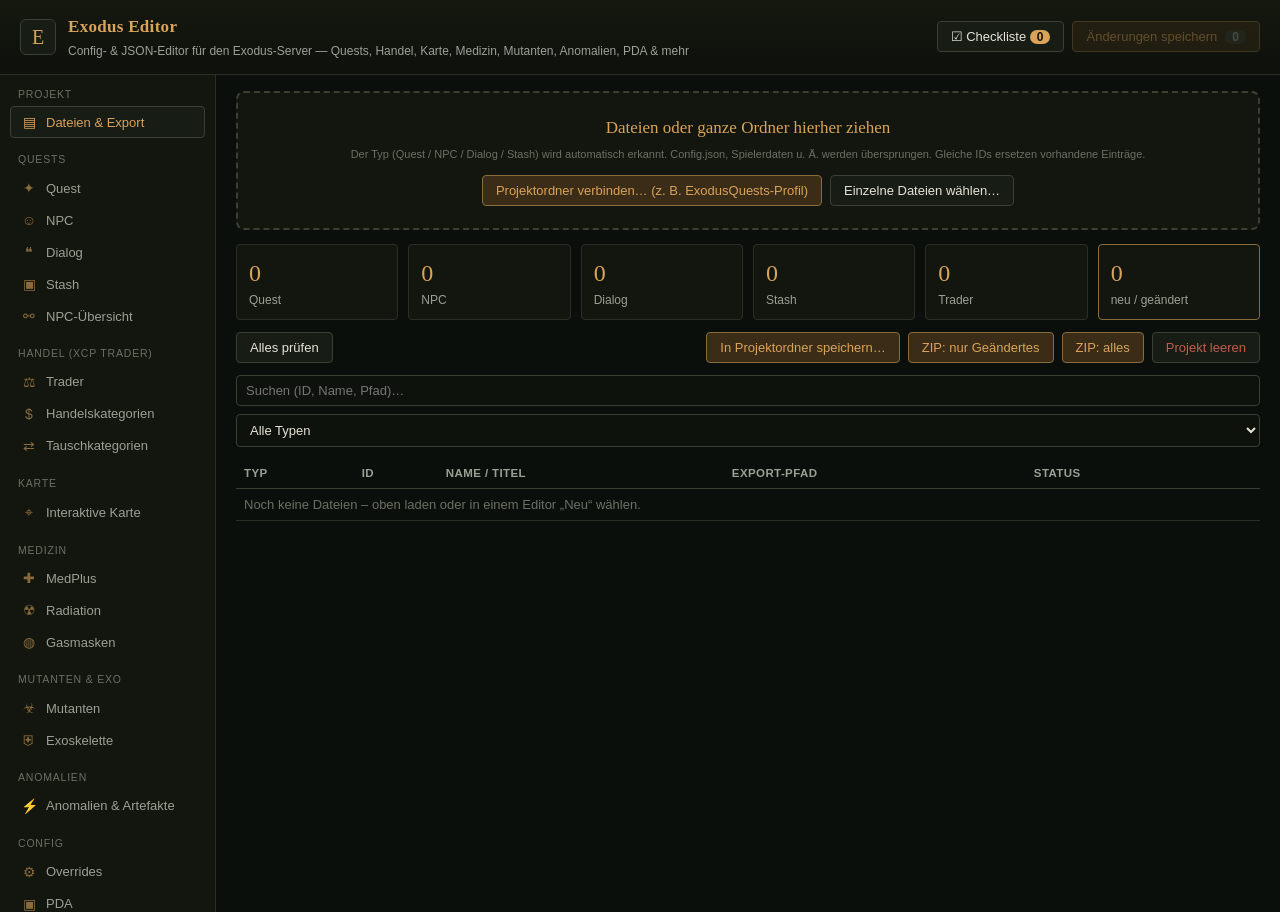
==== commit 0a047de2: "Checkliste: offene Uploads und neu zu packende PBOs mit Abhaken Co-Authored-By: Claude Sonnet 5.5 <n" ====
--- a/index.html
+++ b/index.html
@@ -17,7 +17,10 @@
       <p>Config- &amp; JSON-Editor für den Exodus-Server &mdash; Quests, Handel, Karte, Medizin, Mutanten, Anomalien, PDA &amp; mehr</p>
     </div>
   </div>
+  <div class="topbar-actions">
+  <button class="btn cl-btn" id="checklist-btn" type="button" title="Was muss ich noch hochladen bzw. als PBO neu packen?">&#9745; Checkliste <span class="dl-count" id="cl-count">0</span></button>
   <button class="btn primary dl-changed" id="dl-changed" type="button" title="Alle neuen/geänderten Dateien als ZIP herunterladen">Geänderte Dateien laden <span class="dl-count" id="dl-count">0</span></button>
+  </div>
 </header>
 
 <div class="app">
@@ -101,6 +104,7 @@
         <li><strong>Bearbeiten:</strong> Links in der Navigation den passenden Bereich wählen. Überall gibt es Vorschlagslisten, <span class="tip">?</span>-Erklärungen und &mdash; wo es Sinn macht &mdash; Live-Berechnungen. Änderungen werden sofort im Browser zwischengespeichert.</li>
         <li><strong>Prüfen:</strong> „Alles prüfen“ im Tab <em>Dateien &amp; Export</em> testet jede Datei und alle Verweise untereinander.</li>
         <li><strong>Speichern:</strong> Oben rechts „Änderungen speichern“ (Chrome/Edge) schreibt direkt in deinen Projektordner, sonst gibt es ein ZIP mit nur dem Geänderten.</li>
+        <li><strong>Nichts vergessen:</strong> Der Knopf <em>Checkliste</em> links daneben merkt sich über die ganze Sitzung, welche JSON-Dateien du hochladen und welche PBOs du neu packen musst. Abhaken, was erledigt ist &mdash; die Liste bleibt auch nach dem Speichern erhalten.</li>
       </ol>
       <div class="issue ok">Nichts wird hochgeladen &mdash; alles läuft lokal im Browser. Der Browser-Speicher ist nur ein Zwischenspeicher: speichere regelmäßig in deinen Ordner oder als ZIP.</div>
 
@@ -197,6 +201,7 @@
 <script src="js/mutants.js"></script>
 <script src="js/exo.js"></script>
 <script src="js/pda.js"></script>
+<script src="js/checklist.js"></script>
 <script src="js/gasmask.js"></script>
 <script src="js/overview.js"></script>
 <script src="js/main.js"></script>
--- a/css/style.css
+++ b/css/style.css
@@ -449,6 +449,17 @@
 .mp-listcol { max-height: none; overflow: visible; }
 .mp-listcol .mp-list { border: 0; padding: 0; max-height: calc(100vh - 330px); }
 .mp-detail { min-width: 0; display: flex; flex-direction: column; gap: 12px; }
+.topbar-actions { display: flex; gap: 8px; align-items: center; }
+.cl-btn.has-open { border-color: var(--accent); color: var(--accent); }
+.cl-modal { width: min(760px, 94vw); max-height: 86vh; display: flex; flex-direction: column; }
+.cl-body { overflow: auto; padding: 8px 14px; }
+.cl-body h4 { margin: 14px 0 6px; color: var(--accent); }
+.cl-row { display: flex; gap: 10px; align-items: flex-start; padding: 5px 4px; border-bottom: 1px solid var(--border); cursor: pointer; }
+.cl-row.done .cl-text { opacity: 0.5; text-decoration: line-through; }
+.cl-row input { margin-top: 4px; }
+.cl-text { display: flex; flex-direction: column; gap: 2px; min-width: 0; word-break: break-all; }
+.cl-files { margin: 4px 0 0 16px; padding: 0; max-height: 120px; overflow: auto; }
+.cl-modal .toolbar { padding: 8px 14px; border-top: 1px solid var(--border); }
 .linklike { background: none; border: 0; color: var(--accent); cursor: pointer; padding: 0; font: inherit; text-decoration: underline; }
 @media (max-width: 1250px) { .mp-split { grid-template-columns: 1fr; } .mp-list { max-height: 190px; } }
 
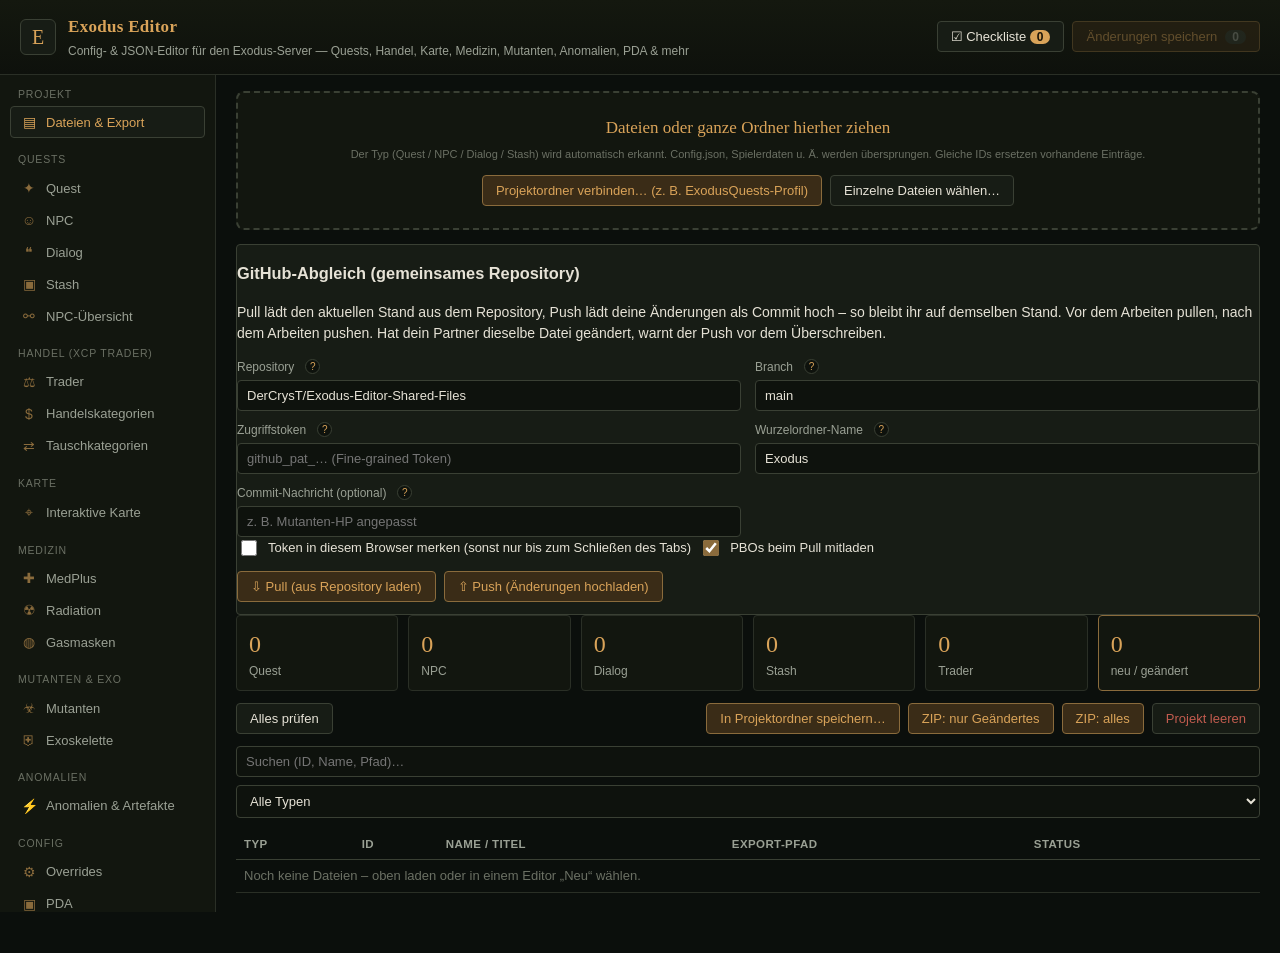
==== commit 996df428: "GitHub-Abgleich: Pull/Push des Projektordners gegen ein gemeinsames Repository Co-Authored-By: Claud" ====
--- a/index.html
+++ b/index.html
@@ -104,6 +104,7 @@
         <li><strong>Bearbeiten:</strong> Links in der Navigation den passenden Bereich wählen. Überall gibt es Vorschlagslisten, <span class="tip">?</span>-Erklärungen und &mdash; wo es Sinn macht &mdash; Live-Berechnungen. Änderungen werden sofort im Browser zwischengespeichert.</li>
         <li><strong>Prüfen:</strong> „Alles prüfen“ im Tab <em>Dateien &amp; Export</em> testet jede Datei und alle Verweise untereinander.</li>
         <li><strong>Speichern:</strong> Oben rechts „Änderungen speichern“ (Chrome/Edge) schreibt direkt in deinen Projektordner, sonst gibt es ein ZIP mit nur dem Geänderten.</li>
+        <li><strong>Gemeinsam arbeiten:</strong> Im Tab <em>Dateien &amp; Export</em> gibt es den <em>GitHub-Abgleich</em>: <em>Pull</em> lädt den aktuellen Stand aus dem gemeinsamen Repository, <em>Push</em> lädt deine Änderungen als Commit hoch. Dafür brauchst du einmalig ein Zugriffstoken (GitHub &rarr; Settings &rarr; Developer settings &rarr; Fine-grained tokens, nur dieses Repository, „Contents: Read and write“). Erst pullen, dann arbeiten, am Ende pushen.</li>
         <li><strong>Nichts vergessen:</strong> Der Knopf <em>Checkliste</em> links daneben merkt sich über die ganze Sitzung, welche JSON-Dateien du hochladen und welche PBOs du neu packen musst. Abhaken, was erledigt ist &mdash; die Liste bleibt auch nach dem Speichern erhalten.</li>
       </ol>
       <div class="issue ok">Nichts wird hochgeladen &mdash; alles läuft lokal im Browser. Der Browser-Speicher ist nur ein Zwischenspeicher: speichere regelmäßig in deinen Ordner oder als ZIP.</div>
@@ -202,6 +203,7 @@
 <script src="js/exo.js"></script>
 <script src="js/pda.js"></script>
 <script src="js/checklist.js"></script>
+<script src="js/github.js"></script>
 <script src="js/gasmask.js"></script>
 <script src="js/overview.js"></script>
 <script src="js/main.js"></script>
--- a/css/style.css
+++ b/css/style.css
@@ -171,7 +171,7 @@
 .field label .req { color: var(--danger); margin-left: 3px; }
 .field .help { font-size: 11px; color: var(--text-faint); margin-top: -2px; }
 
-input[type=text], input[type=number], textarea, select {
+input[type=text], input[type=number], input[type=password], input[type=search], textarea, select {
   background: var(--bg-input);
   border: 1px solid var(--border-light);
   color: var(--text);
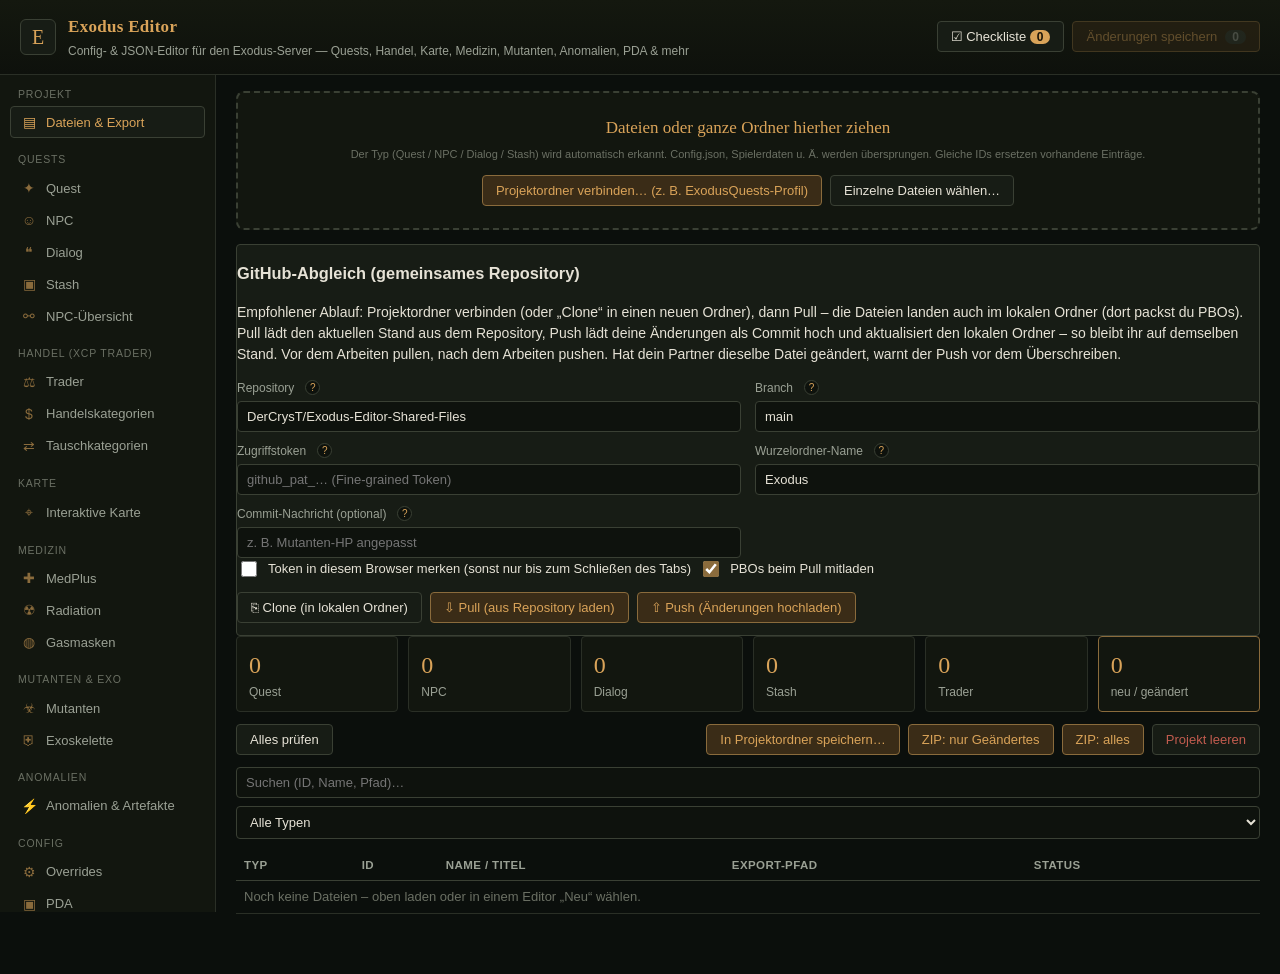
==== commit 2674f031: "GitHub: Clone in lokalen Ordner, Pull/Push aktualisieren den verbundenen lokalen Projektordner Co-Au" ====
--- a/index.html
+++ b/index.html
@@ -104,7 +104,7 @@
         <li><strong>Bearbeiten:</strong> Links in der Navigation den passenden Bereich wählen. Überall gibt es Vorschlagslisten, <span class="tip">?</span>-Erklärungen und &mdash; wo es Sinn macht &mdash; Live-Berechnungen. Änderungen werden sofort im Browser zwischengespeichert.</li>
         <li><strong>Prüfen:</strong> „Alles prüfen“ im Tab <em>Dateien &amp; Export</em> testet jede Datei und alle Verweise untereinander.</li>
         <li><strong>Speichern:</strong> Oben rechts „Änderungen speichern“ (Chrome/Edge) schreibt direkt in deinen Projektordner, sonst gibt es ein ZIP mit nur dem Geänderten.</li>
-        <li><strong>Gemeinsam arbeiten:</strong> Im Tab <em>Dateien &amp; Export</em> gibt es den <em>GitHub-Abgleich</em>: <em>Pull</em> lädt den aktuellen Stand aus dem gemeinsamen Repository, <em>Push</em> lädt deine Änderungen als Commit hoch. Dafür brauchst du einmalig ein Zugriffstoken (GitHub &rarr; Settings &rarr; Developer settings &rarr; Fine-grained tokens, nur dieses Repository, „Contents: Read and write“). Erst pullen, dann arbeiten, am Ende pushen.</li>
+        <li><strong>Gemeinsam arbeiten:</strong> Im Tab <em>Dateien &amp; Export</em> gibt es den <em>GitHub-Abgleich</em>: <em>Pull</em> lädt den aktuellen Stand aus dem gemeinsamen Repository, <em>Push</em> lädt deine Änderungen als Commit hoch. Dafür brauchst du einmalig ein Zugriffstoken (GitHub &rarr; Settings &rarr; Developer settings &rarr; Fine-grained tokens, nur dieses Repository, „Contents: Read and write“). Am besten: <em>Projektordner verbinden</em> (dein lokaler Ordner, in dem du auch PBOs packst) oder <em>Clone</em> in einen neuen leeren Ordner &mdash; danach aktualisiert <em>Pull</em> auch die Dateien in diesem Ordner, und <em>Push</em> schreibt deine Änderungen zusätzlich dorthin. Erst pullen, dann arbeiten, am Ende pushen. (Im Repository gelöschte Dateien werden lokal nicht entfernt.)</li>
         <li><strong>Nichts vergessen:</strong> Der Knopf <em>Checkliste</em> links daneben merkt sich über die ganze Sitzung, welche JSON-Dateien du hochladen und welche PBOs du neu packen musst. Abhaken, was erledigt ist &mdash; die Liste bleibt auch nach dem Speichern erhalten.</li>
       </ol>
       <div class="issue ok">Nichts wird hochgeladen &mdash; alles läuft lokal im Browser. Der Browser-Speicher ist nur ein Zwischenspeicher: speichere regelmäßig in deinen Ordner oder als ZIP.</div>
@@ -133,7 +133,7 @@
       <h2>Handel &amp; Karte</h2>
       <p>Im Bereich <em>Handel</em> bearbeitest du Trader (<code>Traders_list.json</code>, wird beim Laden in einzelne Trader aufgeteilt und beim Export wieder zusammengefügt), Handelskategorien (<code>trader_category_list/*.json</code>) und Tauschkategorien (<code>barter_category_list/*.json</code>). Die Kategorie-ID ist der Dateiname; beim Umbenennen ziehen die Trader mit.
          Mit „2 m neben diesen NPC setzen“ stellst du einen Trader neben den Dialog-NPC (wichtig für <code>@trade</code>: der Trader-Mod erlaubt höchstens 8 m).</p>
-      <p>Die <em>Interaktive Karte</em> zeigt NPCs, Trader, Quest-Ziele, Spawn-Gruppen und Stashes als Marker (Doppelklick öffnet den Eintrag im Editor). Zones-, Tiers-, Radiation- und Anomalies-JSONs erscheinen automatisch.</p>
+      <p>Die <em>Interaktive Karte</em> zeigt NPCs, Trader, Quest-Ziele, Spawn-Gruppen und Stashes als Marker (Doppelklick öffnet den Eintrag im Editor). Zones-, Tiers-, Radiation- und Anomalies-JSONs erscheinen automatisch. Änderungen, die du in der Karte an Zonen, Strahlungszonen und Anomalien machst, werden direkt in die Projektdateien übernommen und mit „Änderungen speichern“ geschrieben (nur die geänderten Felder; der Karten-Export ist nicht mehr nötig).</p>
 
       <h2>Medizin: MedPlus, Radiation, Gasmasken</h2>
       <p><strong>MedPlus</strong> und <strong>Radiation</strong> haben denselben Aufbau: links ein Thema wählen, rechts die Werte mit <span class="tip">?</span>-Erklärung und einer <strong>Live-Berechnung</strong> (z.&nbsp;B. wie schnell man verblutet, wie viel eine Suppe heilt, nach welcher Zeit man in einer Zone Stufe 1 erreicht). Tabellen (Zombies, Tiere, Klingen, Munition, Getränke, Zonen, Schutz-Ausrüstung, Filter) lassen sich durchsuchen, ergänzen und duplizieren.</p>
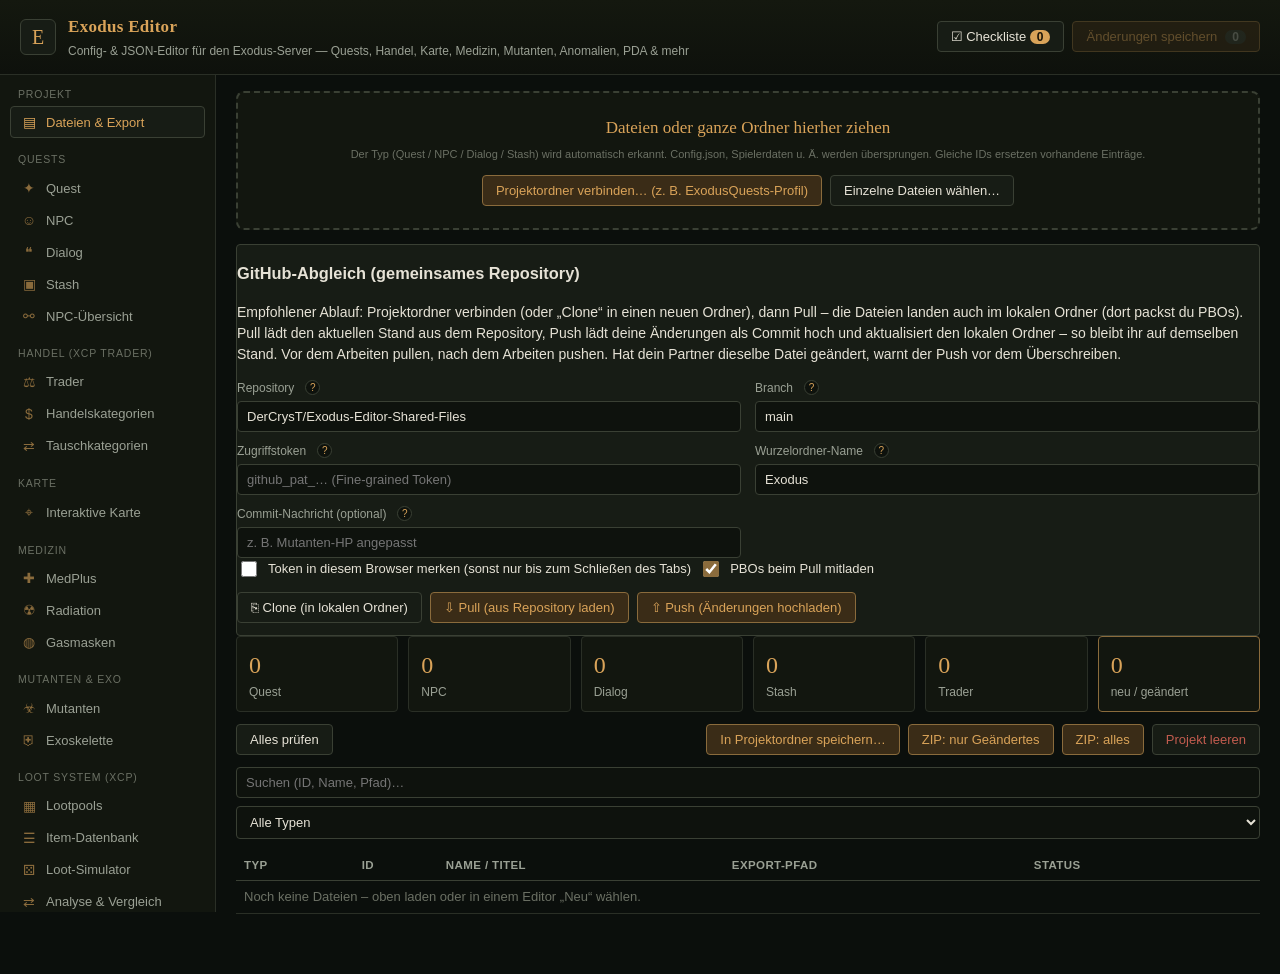
==== commit 6594890b: "XCP Loot System: Lootpool-Konfigurator, Item-Datenbank, Simulator (Worker), Vergleich Co-Authored-By" ====
--- a/index.html
+++ b/index.html
@@ -59,6 +59,13 @@
       <div class="nav-title">Mutanten & Exo</div>
       <button class="tab" data-tab="mutants"><span class="ico">☣</span>Mutanten</button>
       <button class="tab" data-tab="exo"><span class="ico">⛨</span>Exoskelette</button>
+    </div>
+    <div class="nav-group">
+      <div class="nav-title">Loot System (XCP)</div>
+      <button class="tab" data-tab="xcploot"><span class="ico">▦</span>Lootpools</button>
+      <button class="tab" data-tab="xcpitems"><span class="ico">☰</span>Item-Datenbank</button>
+      <button class="tab" data-tab="xcpsim"><span class="ico">⚄</span>Loot-Simulator</button>
+      <button class="tab" data-tab="xcpcmp"><span class="ico">⇄</span>Analyse &amp; Vergleich</button>
     </div>
     <div class="nav-group">
       <div class="nav-title">Anomalien</div>
@@ -95,6 +102,10 @@
   <section class="panel" id="panel-mutants"></section>
   <section class="panel" id="panel-exo"></section>
   <section class="panel" id="panel-pda"></section>
+  <section class="panel" id="panel-xcploot"></section>
+  <section class="panel" id="panel-xcpitems"></section>
+  <section class="panel" id="panel-xcpsim"></section>
+  <section class="panel" id="panel-xcpcmp"></section>
 
   <section class="panel" id="panel-help">
     <div class="help-page">
@@ -202,6 +213,8 @@
 <script src="js/mutants.js"></script>
 <script src="js/exo.js"></script>
 <script src="js/pda.js"></script>
+<script src="js/xcp-loot-engine.js"></script>
+<script src="js/xcp-loot.js"></script>
 <script src="js/checklist.js"></script>
 <script src="js/github.js"></script>
 <script src="js/gasmask.js"></script>
--- a/css/style.css
+++ b/css/style.css
@@ -466,3 +466,20 @@
 /* ---------------------------------------------------------------- Tooltip-Fenster (frei schwebend) */
 .tip::after { display: none !important; }
 .eqe-tooltip { position: fixed; z-index: 400; max-width: min(420px, calc(100vw - 16px)); padding: 10px 12px; background: #0b0f0c; color: var(--text); border: 1px solid var(--accent-dim); border-radius: var(--radius); font-size: 12.5px; line-height: 1.5; white-space: pre-line; pointer-events: none; box-shadow: 0 8px 24px rgba(0,0,0,0.6); }
+
+/* ---- XCP Loot System (nur dieser Bereich) ---- */
+.xcp-scroll { overflow-x: auto; border: 1px solid var(--border); border-radius: var(--radius); }
+.xcp-row { display: grid; align-items: center; gap: 6px; width: var(--w); padding: 0 6px; box-sizing: border-box; border-bottom: 1px solid var(--border); left: 0; }
+.xcp-row.sel { background: var(--bg-card); }
+.xcp-head { position: sticky; top: 0; z-index: 2; background: var(--bg-panel); height: 30px; font-size: 12px; color: var(--text-dim); }
+.xcp-th { background: none; border: 0; color: inherit; text-align: left; cursor: pointer; font: inherit; padding: 0; }
+.xcp-vbox { width: var(--w); }
+.xcp-cell { padding: 3px 6px !important; font-size: 12px !important; }
+.xcp-lib { overflow: hidden; white-space: nowrap; text-overflow: ellipsis; }
+.xcp-colmenu { position: relative; display: inline-block; }
+.xcp-colpop { position: absolute; z-index: 5; background: var(--bg-panel); border: 1px solid var(--border-light); padding: 8px; max-height: 260px; overflow: auto; min-width: 200px; }
+.xcp-bars { margin: 10px 0; }
+.xcp-bar { display: grid; grid-template-columns: 220px 1fr 70px; gap: 8px; align-items: center; font-size: 12px; margin: 2px 0; }
+.xcp-bl { overflow: hidden; white-space: nowrap; text-overflow: ellipsis; }
+.xcp-bv { display: block; height: 10px; background: var(--accent-dim); border-radius: 2px; }
+.xcp-sortable { cursor: pointer; }
